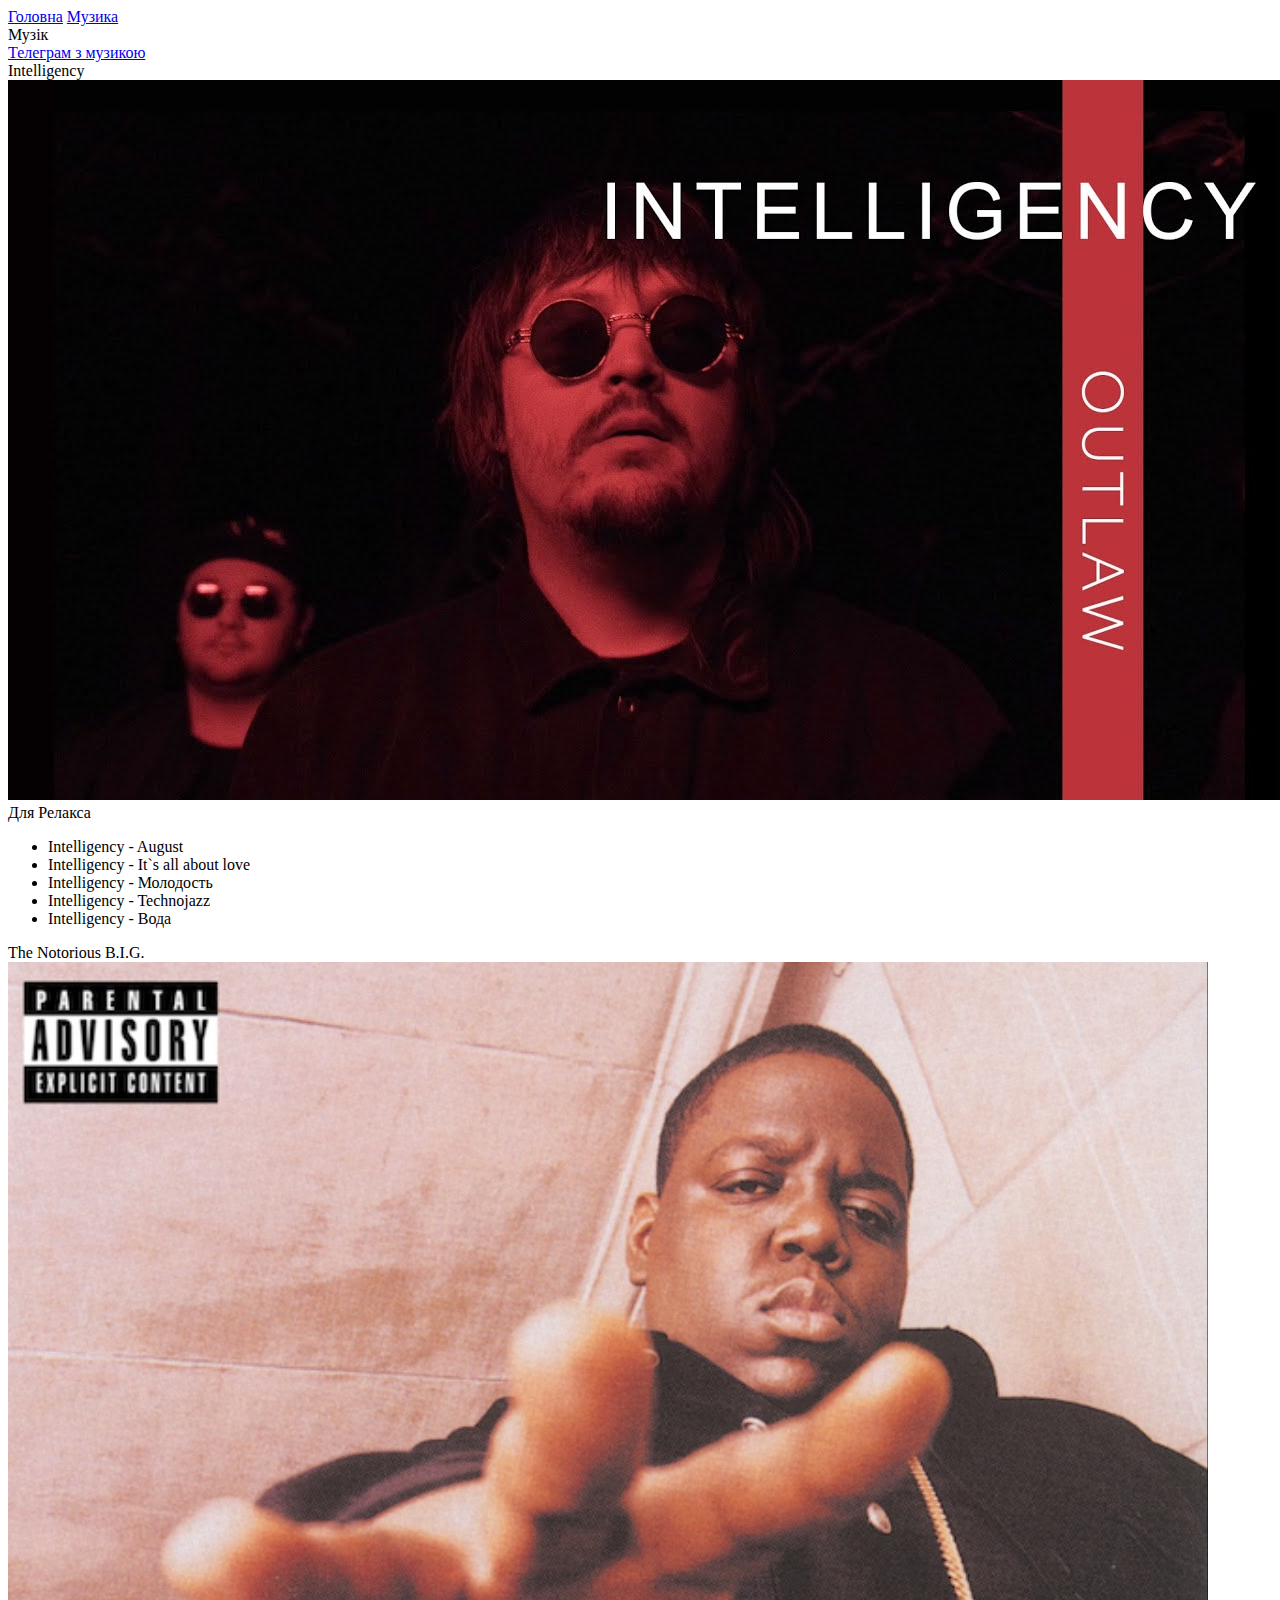
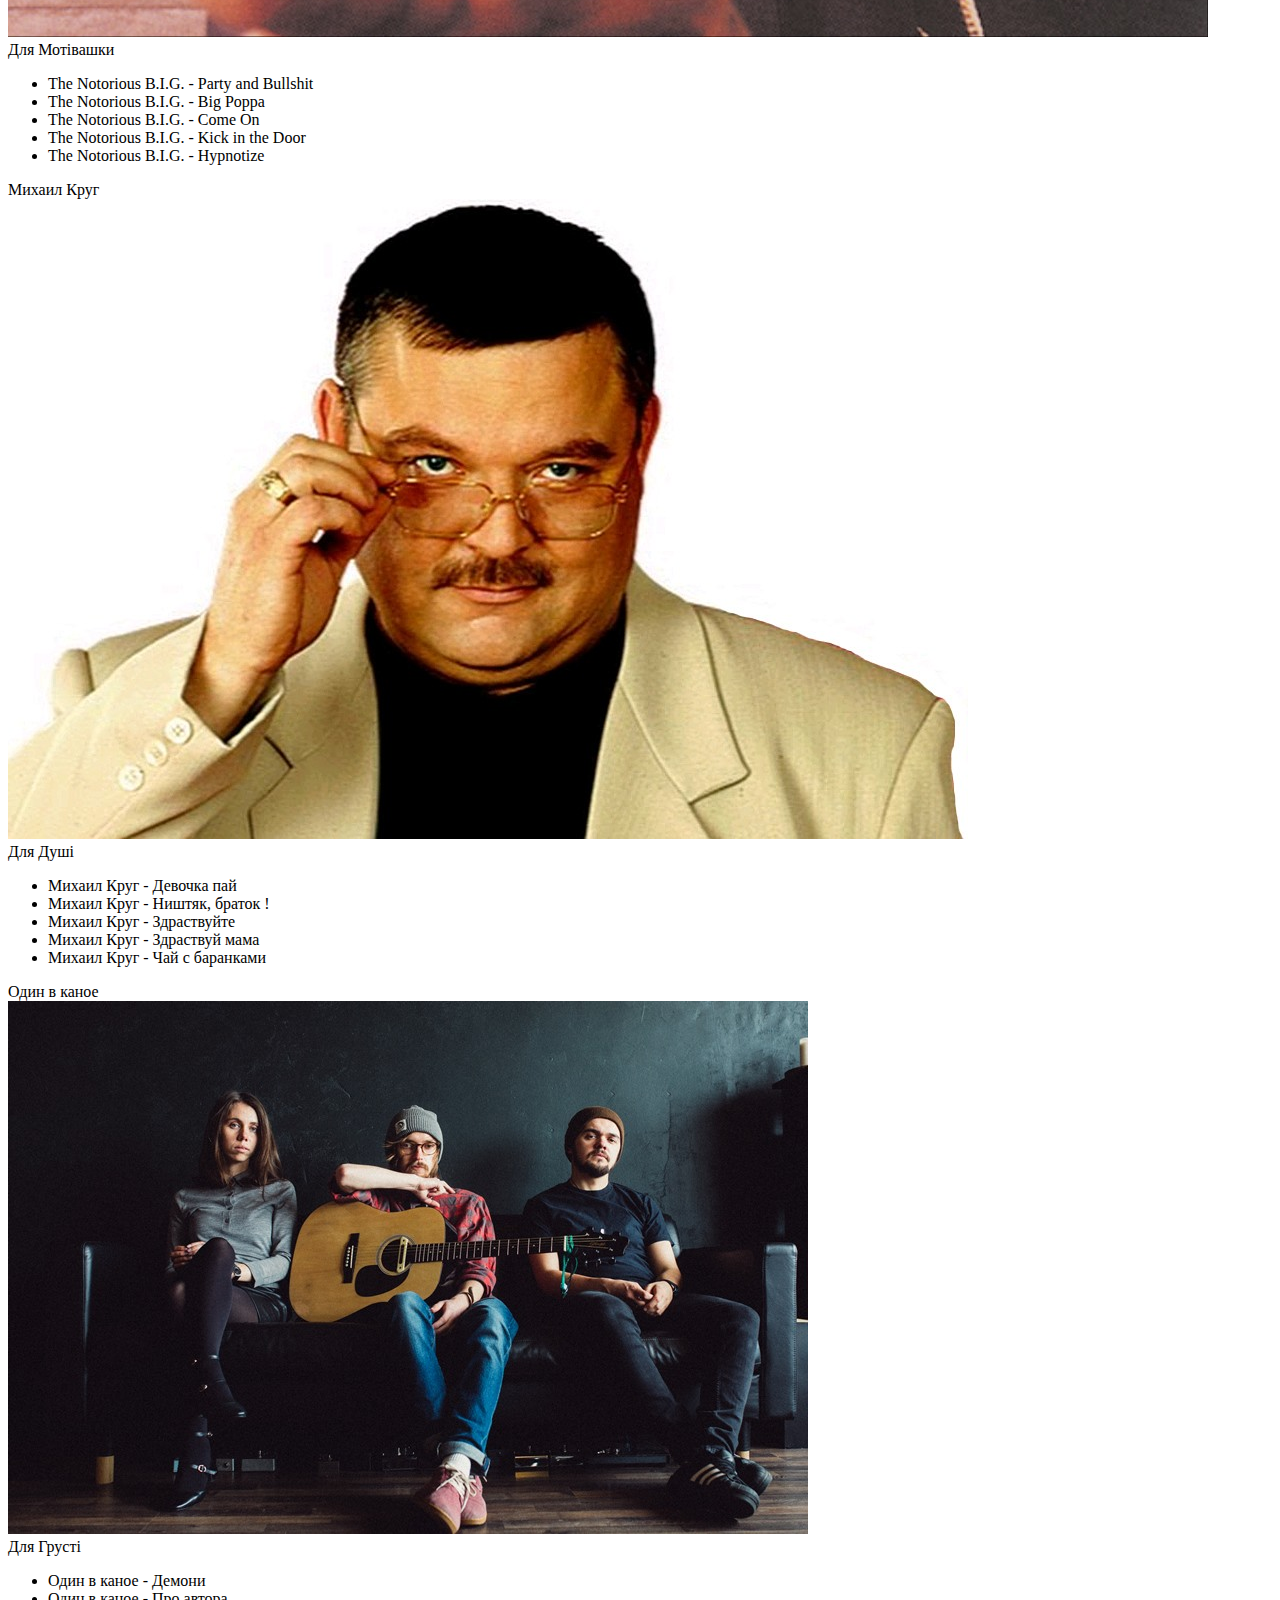
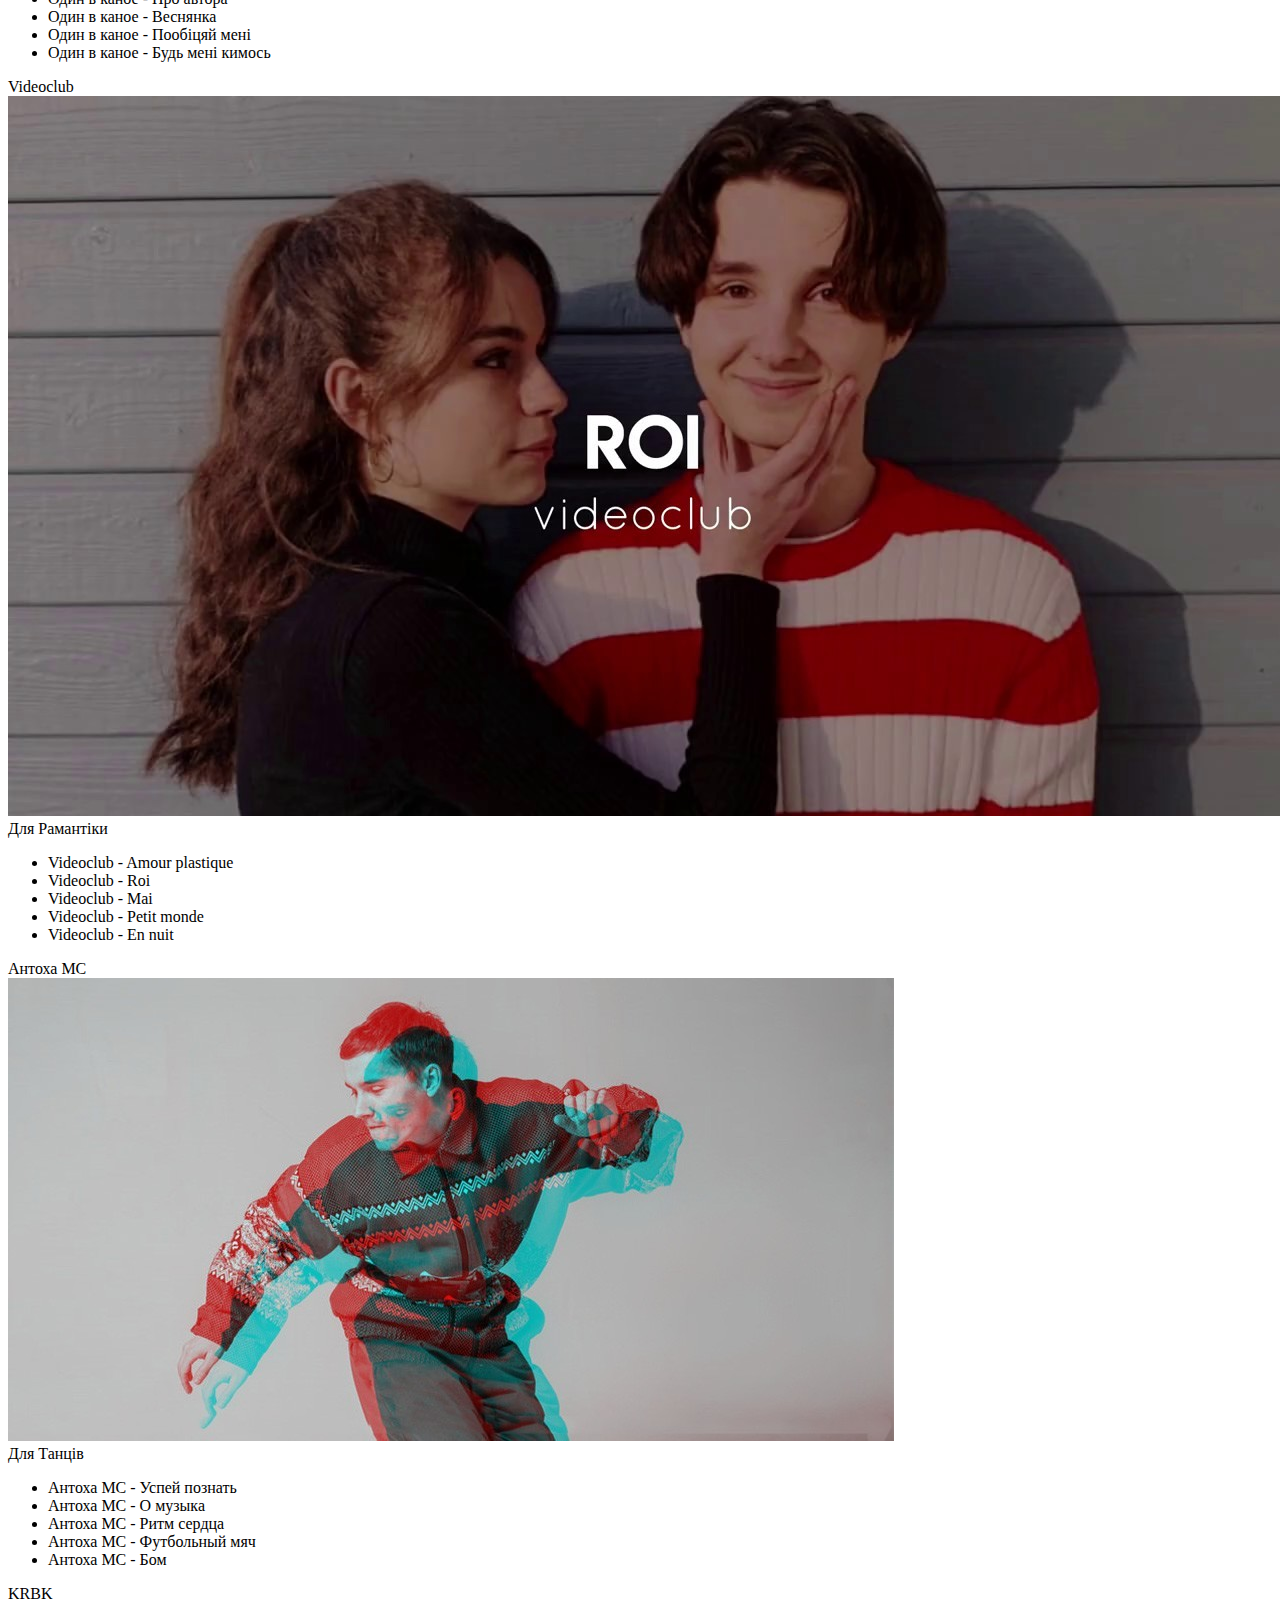
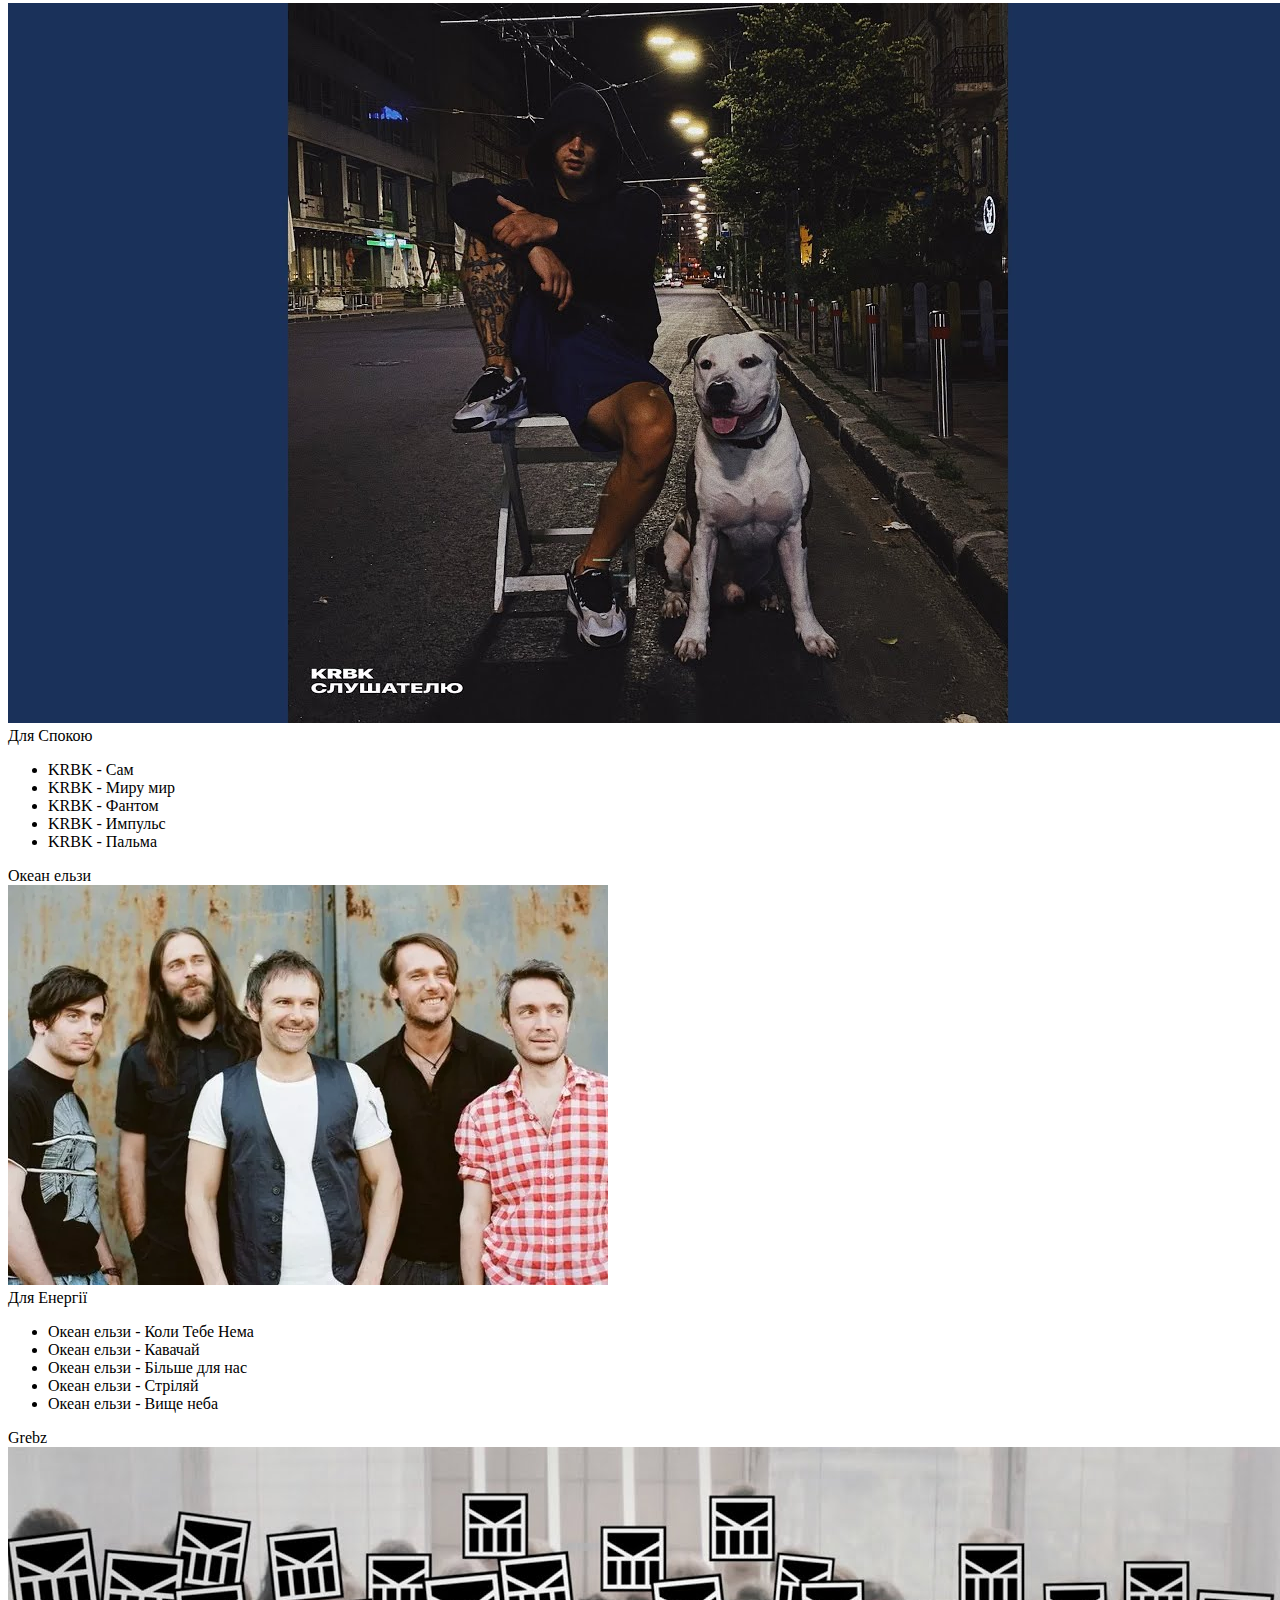
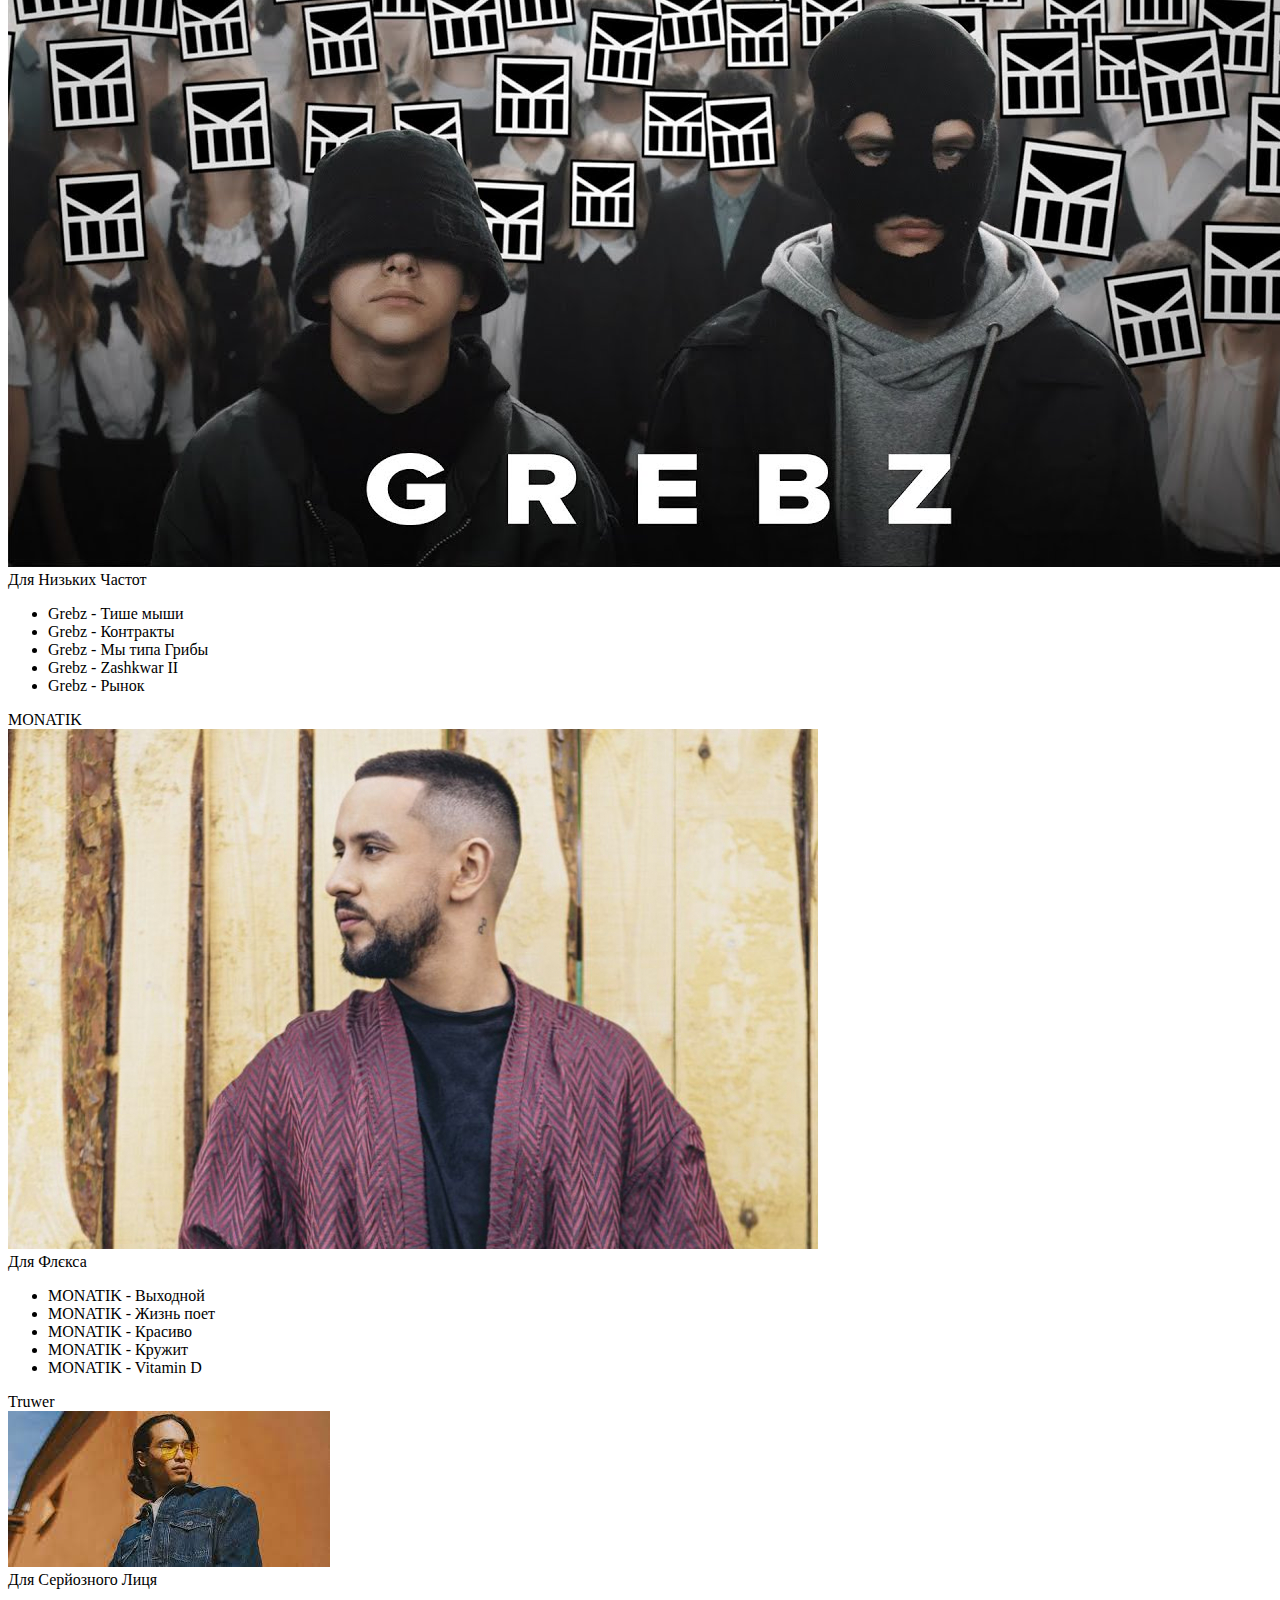
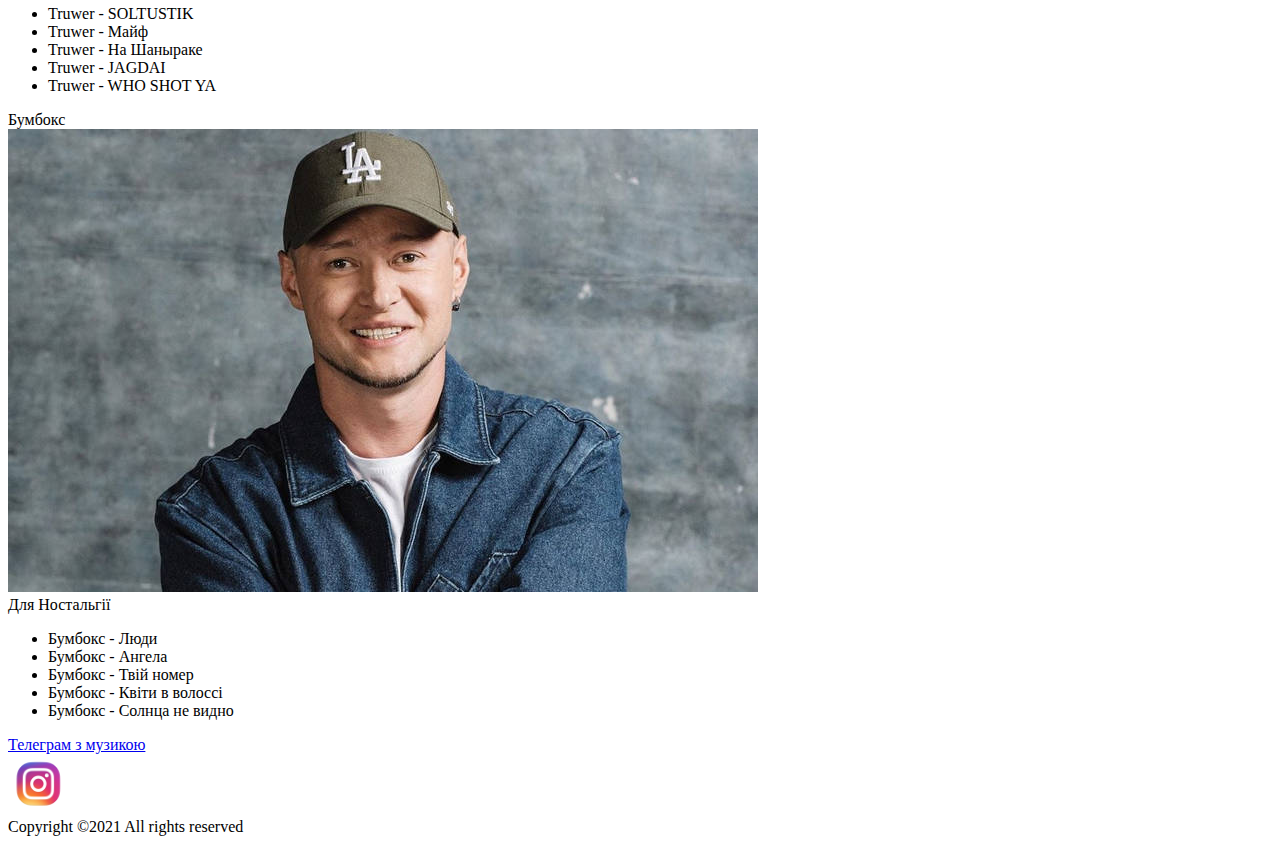
==== music.html @ 8e37448e "Add files via upload" ====
<!DOCTYPE html>
<html lang="ru">
	<head>
		<title>Music</title>
		<meta charset="utf-8">
		<link rel="stylesheet" type="text/css" href="style-music.css">
	<!-- Підключаємо шрифти -->
		<link rel="preconnect" href="https://fonts.googleapis.com">
		<link rel="preconnect" href="https://fonts.gstatic.com" crossorigin>
		<link href="https://fonts.googleapis.com/css2?family=Nunito:wght@400;700;900&display=swap" rel="stylesheet">
	</head>
	<body>


		<header class="header">
			<div class="container-header">
				<div class="menu">
					<a href="index.html" class="menu__item">Головна</a>
					<a href="music.html" class="menu__item">Музика</a>
				</div>
			</div>
		</header>

		<main>
			<div class="title">
				<div class="container">
					<div class="title__row">
						<div class="title__music">Музік</div>
						<div class="title__button">
							<a href="https://t.me/Palen_Music" class="button">Телеграм з музикою</a>
						</div>
					</div>
				</div>
			</div>
			<div class="list">
				<div class="container">
					<div class="list__row">
						<div class="list__item item">
							<div class="item__name">Intelligency</div>
							<div class="item__row">
								<div class="item__img">
									<img src="img/image-1.jpg" alt="" class="img">
								</div>
								<div class="item__body">
									<div class="item__for">Для Релакса</div>
									<div class="item__list">
										<ul>
											<li class="item__music">Intelligency - August</li>
											<li class="item__music">Intelligency - It`s all about love</li>
											<li class="item__music">Intelligency - Молодость</li>
											<li class="item__music">Intelligency - Technojazz</li>
											<li class="item__music">Intelligency - Вода</li>
										</ul>
									</div>
								</div>
							</div>
						</div>
						<div class="list__item item">
							<div class="item__name">The Notorious B.I.G.</div>
							<div class="item__row">
								<div class="item__img">
									<img src="img/image-2.jpg" alt="" class="img">
								</div>
								<div class="item__body">
									<div class="item__for">Для Мотівашки</div>
									<div class="item__list">
										<ul>
											<li class="item__music">The Notorious B.I.G. - Party and Bullshit</li>
											<li class="item__music">The Notorious B.I.G. - Big Poppa</li>
											<li class="item__music">The Notorious B.I.G. - Come On</li>
											<li class="item__music">The Notorious B.I.G. - Kick in the Door</li>
											<li class="item__music">The Notorious B.I.G. - Hypnotize</li>
										</ul>
									</div>
								</div>
							</div>
						</div>
						<div class="list__item item">
							<div class="item__name">Михаил Круг</div>
							<div class="item__row">
								<div class="item__img">
									<img src="img/image-3.jpg" alt="" class="img">
								</div>
								<div class="item__body">
									<div class="item__for">Для Душі</div>
									<div class="item__list">
										<ul>
											<li class="item__music">Михаил Круг - Девочка пай</li>
											<li class="item__music">Михаил Круг - Ништяк, браток !</li>
											<li class="item__music">Михаил Круг - Здраствуйте</li>
											<li class="item__music">Михаил Круг - Здраствуй мама</li>
											<li class="item__music">Михаил Круг - Чай с баранками</li>
										</ul>
									</div>
								</div>
							</div>
						</div>
						<div class="list__item item">
							<div class="item__name">Один в каное</div>
							<div class="item__row">
								<div class="item__img">
									<img src="img/image-4.jpg" alt="" class="img">
								</div>
								<div class="item__body">
									<div class="item__for">Для Грусті</div>
									<div class="item__list">
										<ul>
											<li class="item__music">Один в каное - Демони</li>
											<li class="item__music">Один в каное - Про автора</li>
											<li class="item__music">Один в каное - Веснянка</li>
											<li class="item__music">Один в каное - Пообіцяй мені</li>
											<li class="item__music">Один в каное - Будь мені кимось</li>
										</ul>
									</div>
								</div>
							</div>
						</div>
						<div class="list__item item">
							<div class="item__name">Videoclub</div>
							<div class="item__row">
								<div class="item__img">
									<img src="img/image-5.jpg" alt="" class="img">
								</div>
								<div class="item__body">
									<div class="item__for">Для Рамантіки</div>
									<div class="item__list">
										<ul>
											<li class="item__music">Videoclub - Amour plastique</li>
											<li class="item__music">Videoclub - Roi</li>
											<li class="item__music">Videoclub - Mai</li>
											<li class="item__music">Videoclub - Petit monde</li>
											<li class="item__music">Videoclub - En nuit</li>
										</ul>
									</div>
								</div>
							</div>
						</div>
						<div class="list__item item">
							<div class="item__name">Антоха МС</div>
							<div class="item__row">
								<div class="item__img">
									<img src="img/image-6.jpg" alt="" class="img">
								</div>
								<div class="item__body">
									<div class="item__for">Для Танців</div>
									<div class="item__list">
										<ul>
											<li class="item__music">Антоха МС - Успей познать</li>
											<li class="item__music">Антоха МС - О музыка</li>
											<li class="item__music">Антоха МС - Ритм сердца</li>
											<li class="item__music">Антоха МС - Футбольный мяч</li>
											<li class="item__music">Антоха МС - Бом</li>
										</ul>
									</div>
								</div>
							</div>
						</div>
						<div class="list__item item">
							<div class="item__name">KRBK</div>
							<div class="item__row">
								<div class="item__img">
									<img src="img/image-7.jpg" alt="" class="img">
								</div>
								<div class="item__body">
									<div class="item__for">Для Спокою</div>
									<div class="item__list">
										<ul>
											<li class="item__music">KRBK - Сам</li>
											<li class="item__music">KRBK - Миру мир</li>
											<li class="item__music">KRBK - Фантом</li>
											<li class="item__music">KRBK - Импульс</li>
											<li class="item__music">KRBK - Пальма</li>
										</ul>
									</div>
								</div>
							</div>
						</div>
						<div class="list__item item">
							<div class="item__name">Океан ельзи</div>
							<div class="item__row">
								<div class="item__img">
									<img src="img/image-8.jpg" alt="" class="img">
								</div>
								<div class="item__body">
									<div class="item__for">Для Енергії</div>
									<div class="item__list">
										<ul>
											<li class="item__music">Океан ельзи - Коли Тебе Нема</li>
											<li class="item__music">Океан ельзи - Кавачай</li>
											<li class="item__music">Океан ельзи - Більше для нас</li>
											<li class="item__music">Океан ельзи - Стріляй</li>
											<li class="item__music">Океан ельзи - Вище неба</li>
										</ul>
									</div>
								</div>
							</div>
						</div>
						<div class="list__item item">
							<div class="item__name">Grebz</div>
							<div class="item__row">
								<div class="item__img">
									<img src="img/image-9.jpg" alt="" class="img">
								</div>
								<div class="item__body">
									<div class="item__for">Для Низьких Частот</div>
									<div class="item__list">
										<ul>
											<li class="item__music">Grebz - Тише мыши</li>
											<li class="item__music">Grebz - Контракты</li>
											<li class="item__music">Grebz - Мы типа Грибы</li>
											<li class="item__music">Grebz - Zashkwar II</li>
											<li class="item__music">Grebz - Рынок</li>
										</ul>
									</div>
								</div>
							</div>
						</div>
						<div class="list__item item">
							<div class="item__name">MONATIK</div>
							<div class="item__row">
								<div class="item__img">
									<img src="img/image-10.jpg" alt="" class="img">
								</div>
								<div class="item__body">
									<div class="item__for">Для Флєкса</div>
									<div class="item__list">
										<ul>
											<li class="item__music">MONATIK - Выходной</li>
											<li class="item__music">MONATIK - Жизнь поет</li>
											<li class="item__music">MONATIK - Красиво</li>
											<li class="item__music">MONATIK - Кружит</li>
											<li class="item__music">MONATIK - Vitamin D</li>
										</ul>
									</div>
								</div>
							</div>
						</div>
						<div class="list__item item">
							<div class="item__name">Truwer</div>
							<div class="item__row">
								<div class="item__img">
									<img src="img/image-11.jpg" alt="" class="img">
								</div>
								<div class="item__body">
									<div class="item__for">Для Серйозного Лиця</div>
									<div class="item__list">
										<ul>
											<li class="item__music">Truwer - SOLTUSTIK</li>
											<li class="item__music">Truwer - Майф</li>
											<li class="item__music">Truwer - На Шаныраке</li>
											<li class="item__music">Truwer - JAGDAI</li>
											<li class="item__music">Truwer - WHO SHOT YA</li>
										</ul>
									</div>
								</div>
							</div>
						</div>
						<div class="list__item item">
							<div class="item__name">Бумбокс</div>
							<div class="item__row">
								<div class="item__img">
									<img src="img/image-12.jpg" alt="" class="img">
								</div>
								<div class="item__body">
									<div class="item__for">Для Ностальгії</div>
									<div class="item__list">
										<ul>
											<li class="item__music">Бумбокс - Люди</li>
											<li class="item__music">Бумбокс - Ангела</li>
											<li class="item__music">Бумбокс - Твій номер</li>
											<li class="item__music">Бумбокс - Квіти в волоссі</li>
											<li class="item__music">Бумбокс - Солнца не видно</li>
										</ul>
									</div>
								</div>
							</div>
						</div>
					</div>
				</div>
			</div>
			<div class="telegram">
				<div class="container">
					<div class="telegram__button">
						<a href="https://t.me/Palen_Music" class="button">Телеграм з музикою</a>
					</div>
				</div>
			</div>
		</main>

		<footer class="footer">
			<div class="footer__logos logos">
				<a href="https://www.instagram.com/gnat_liashenko/" class="footer__insta" target="_blank">
					<img src="img/insta.png" alt="" class="logos__item" width="60" height="60">
				</a>
			</div>
			<div class="footer__text">Copyright ©2021 All rights reserved </div>
		</footer>
	</body>
</html>
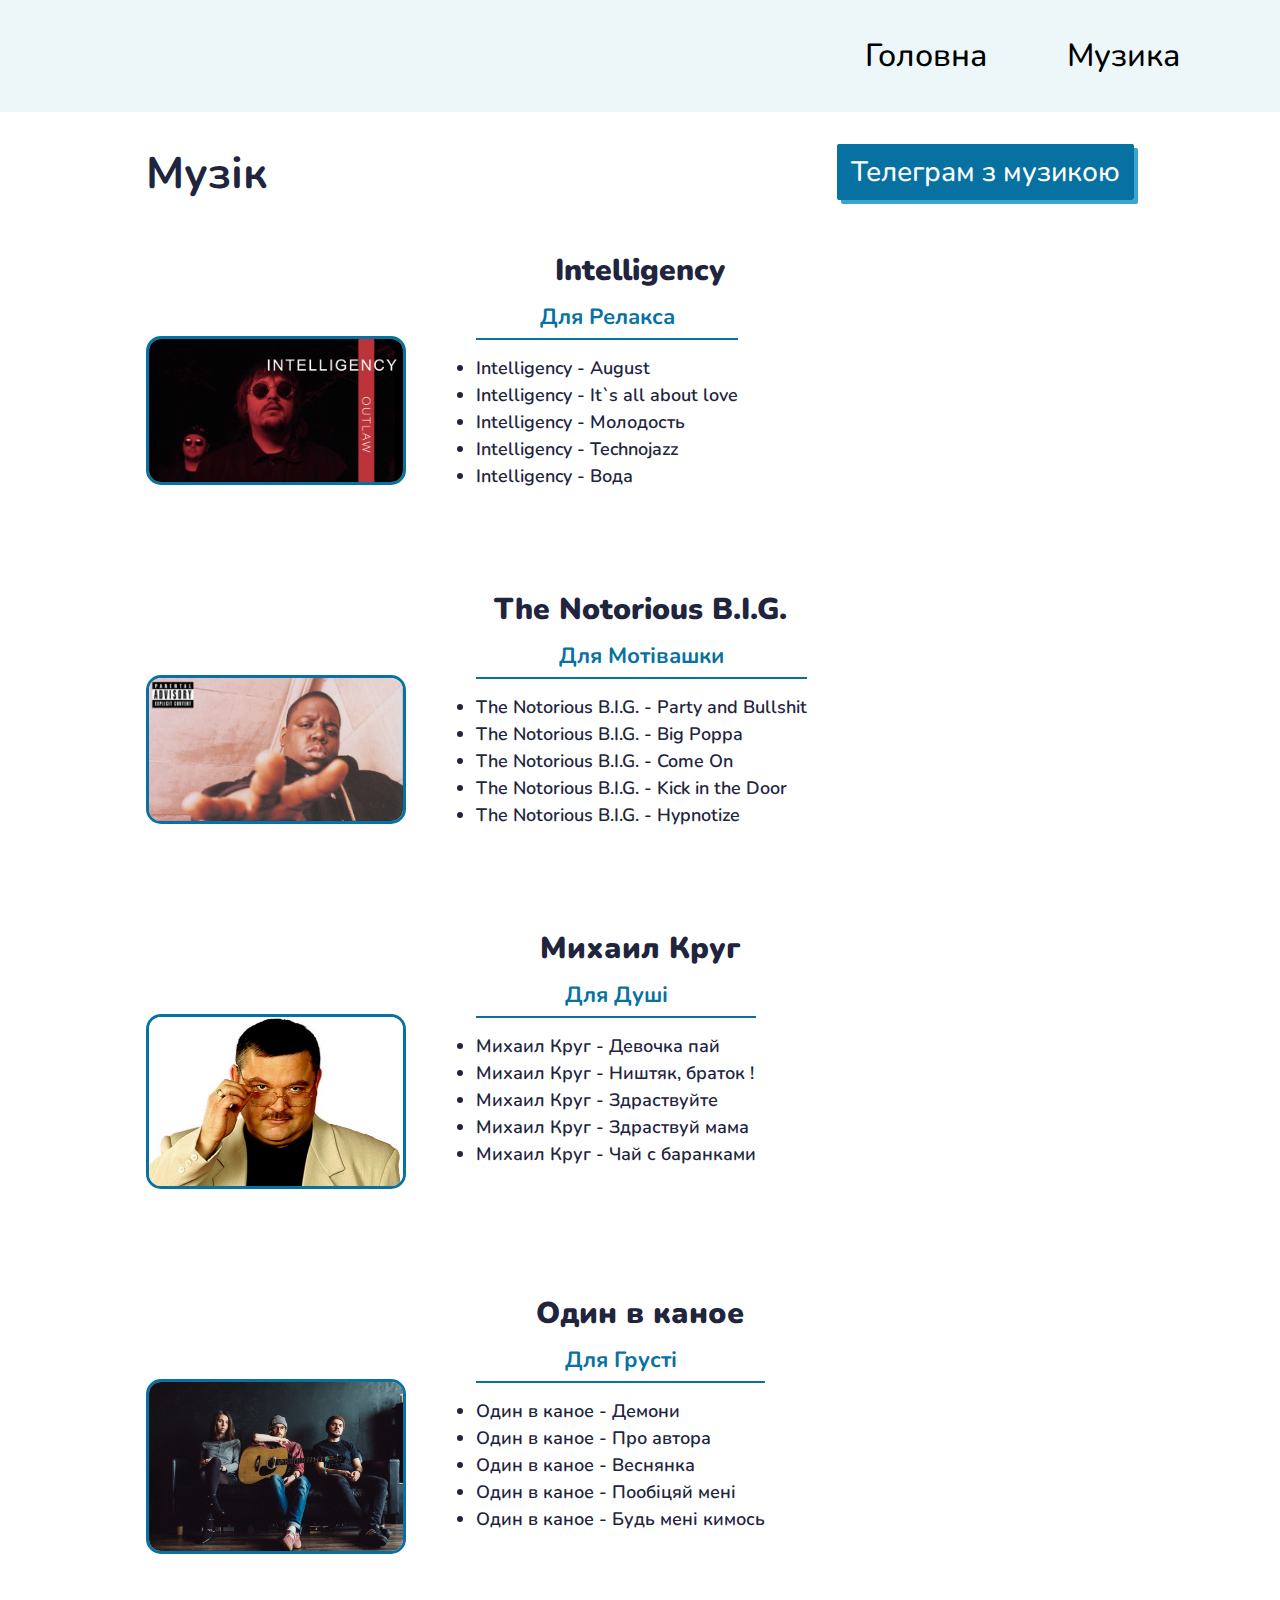
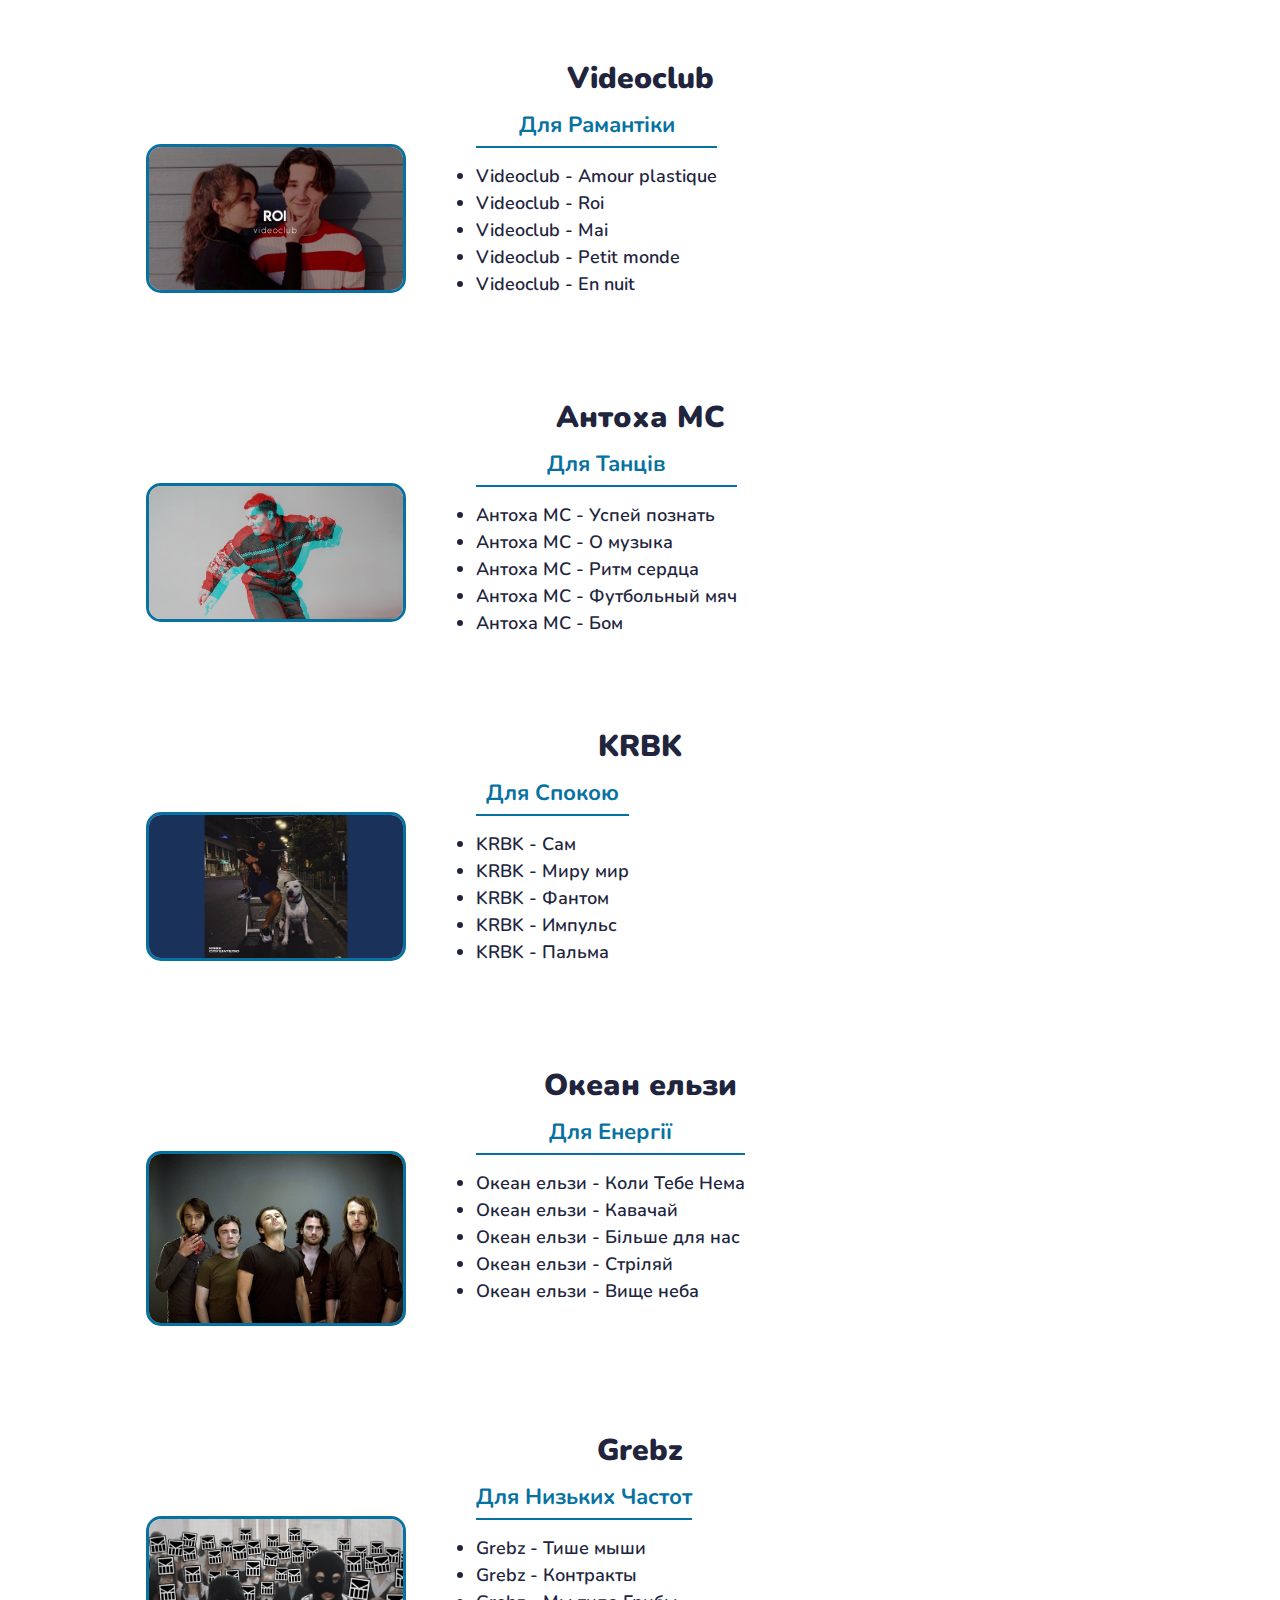
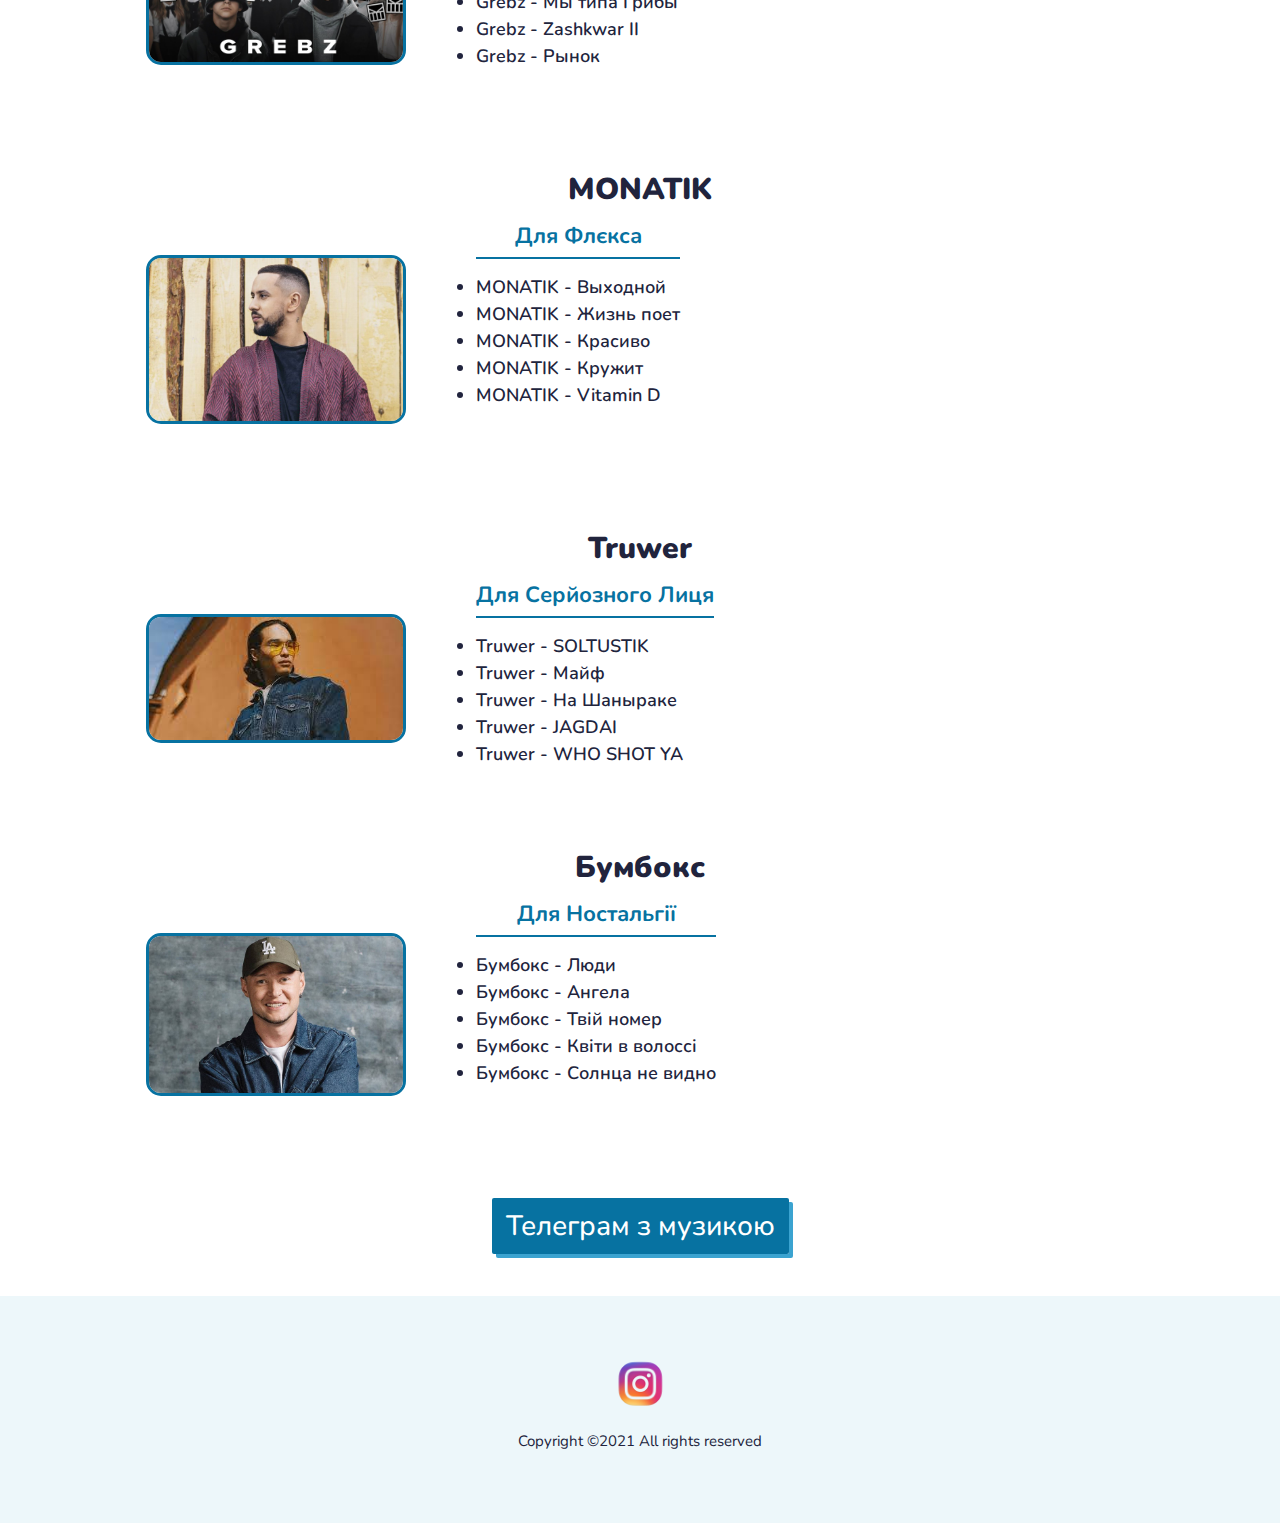
==== commit ebf6d037: "Add files via upload" ====
--- a/music.html
+++ b/music.html
@@ -179,7 +179,7 @@
 							<div class="item__name">Океан ельзи</div>
 							<div class="item__row">
 								<div class="item__img">
-									<img src="img/image-8.jpg" alt="" class="img">
+									<img src="img/image-88.jpg" alt="" class="img">
 								</div>
 								<div class="item__body">
 									<div class="item__for">Для Енергії</div>
--- a/style-music.css
+++ b/style-music.css
@@ -0,0 +1,186 @@
+/* 		Обнуление		 */
+*{padding: 0; margin: 0; border: 0;}
+*, *:before, *:after{-moz-box-sizing:border-box;-webkit-box-sizing:border-box;box-sizing:border-box;}
+:focus, :active{outline: none;}
+a:active,a:focus{outline: none;}
+nav,footer,header,aside{display: block;}
+html,body{height: 100%; width: 100%; font-size: 100%; line-height: 1; font-size: 14px;-ms-text-size-adjust:100%;-moz-text-size-adjust:100%;-webkit-text-size-adjust:100%;}
+input,button,textarea{font-family: inherit;}
+input::-ms-clear{display: none;}
+button{cursor: pointer;}
+a,a:visited{text-decoration: none;}
+a:hover{text-decoration: none;}
+img{vertical-align: top;}
+h1,h2,h3,h4,h5,h6{font-size: inherit;font-weight: inherit;}
+/* 		Обнуление 		*/
+
+
+body{
+	font-family: Nunito;
+}
+
+.container{
+	margin: 0 146px;
+}
+
+
+.header{
+	background-color: #EDF7FA;
+}
+.container-header{
+	margin: 0 60px;
+}
+.menu{
+	display: flex;
+	justify-content: flex-end;
+	padding: 32px 0;
+}
+.menu__item{
+	font-weight: 500;
+	font-size: 32px;
+	color: #000;
+	padding: 8px 40px;
+	transition-duration: 0.3s;
+}
+
+.menu__item:hover{
+	color: #FF6464;
+}
+
+
+
+.title{}
+.title__row{
+	display: flex;
+	justify-content: space-between;
+}
+.title__music{
+	font-weight: 700;
+	font-size: 44px;
+	color: #21243D;
+	margin: 40px 0 0 0;
+}
+.title__button{
+	margin: 40px 0 0 0;
+}
+
+
+.button{
+	display: inline;
+	background-color: #0772A1;
+	box-shadow: 4px 4px 	#3BA3D0;
+	font-weight: 500;
+	font-size: 28px;
+	line-height: 40px;
+	padding: 9px 14px;
+	color: #fff;
+	border-radius: 2px;
+	top: 0;
+	left: 0;
+	position: relative;
+	transition-duration: 0.1s, 0.1s, 0.1s;
+	transition-property: top, left, box-shadow;
+}
+
+.button:hover{
+	top: 2px;
+	left: 2px;
+	box-shadow: 2px 3px 	#3BA3D0;
+}
+
+
+.list{
+	margin: 30px 0;
+}
+.list__row{}
+.list__item{
+	padding: 30px 0;
+}
+
+.item{}
+.item__name{
+	font-weight: 900;
+	font-size: 30px;
+	color: #21243D;
+	display: flex;
+	justify-content: center;
+}
+
+.item__row{
+	display: flex;
+	margin: 20px 0;
+}
+.item__img{}
+.img{
+	max-width: 260px;
+	max-height: 200px;
+	border-radius: 15px;
+	margin: 30px 50px 30px 0;
+	border: 3px solid #0772A1;
+
+}
+.item__body{
+	margin-left:  20px;
+}
+
+
+.item__for{
+	font-weight: 700;
+	font-size: 22px;
+	color: #0772A1;
+	padding-bottom: 10px;
+	border-bottom: 2px solid #0772A1;
+	display: flex;
+	justify-content: center;
+}
+.item__list{
+	padding-top: 10px;
+}
+.item__music{
+	font-weight: 600;
+	font-size: 18px;
+	color: #21243D;
+	margin: 9px 0;
+}
+
+.telegram{
+	display: flex;
+	justify-content: center;
+}
+.telegram__button{}
+
+
+
+
+
+
+
+
+
+
+
+
+.footer{
+	padding: 58px 0 54px 0;
+	margin-top: 50px;
+	background-color: #EDF7FA;
+}
+.footer__logos{
+	text-align: center;
+	padding: 0 30px;
+
+
+}
+.logos{
+}
+
+.logos__item{ 
+	margin: 0 17.5px;;
+}
+.footer__text{
+	text-align: center;
+	font-weight: 400;
+	font-size: 15px;
+	color: #21243D;
+	padding: 20px 0;
+}
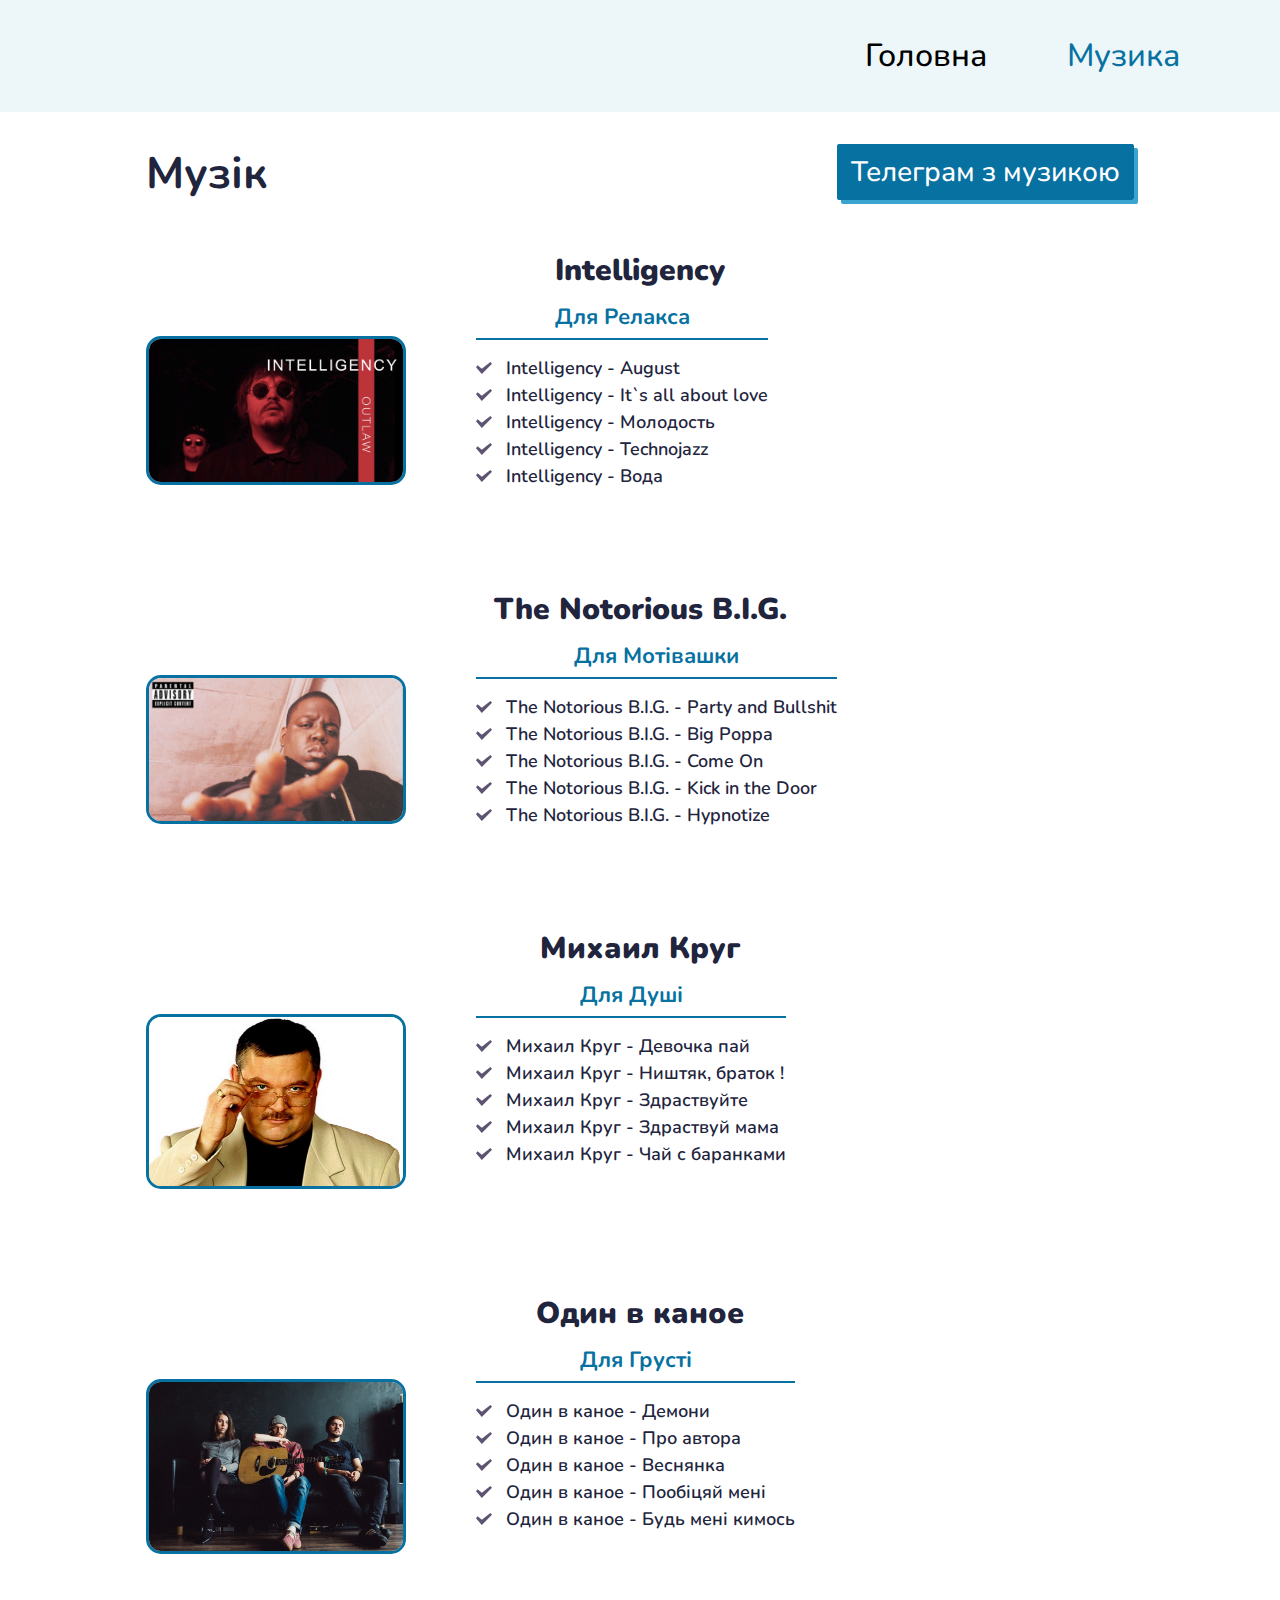
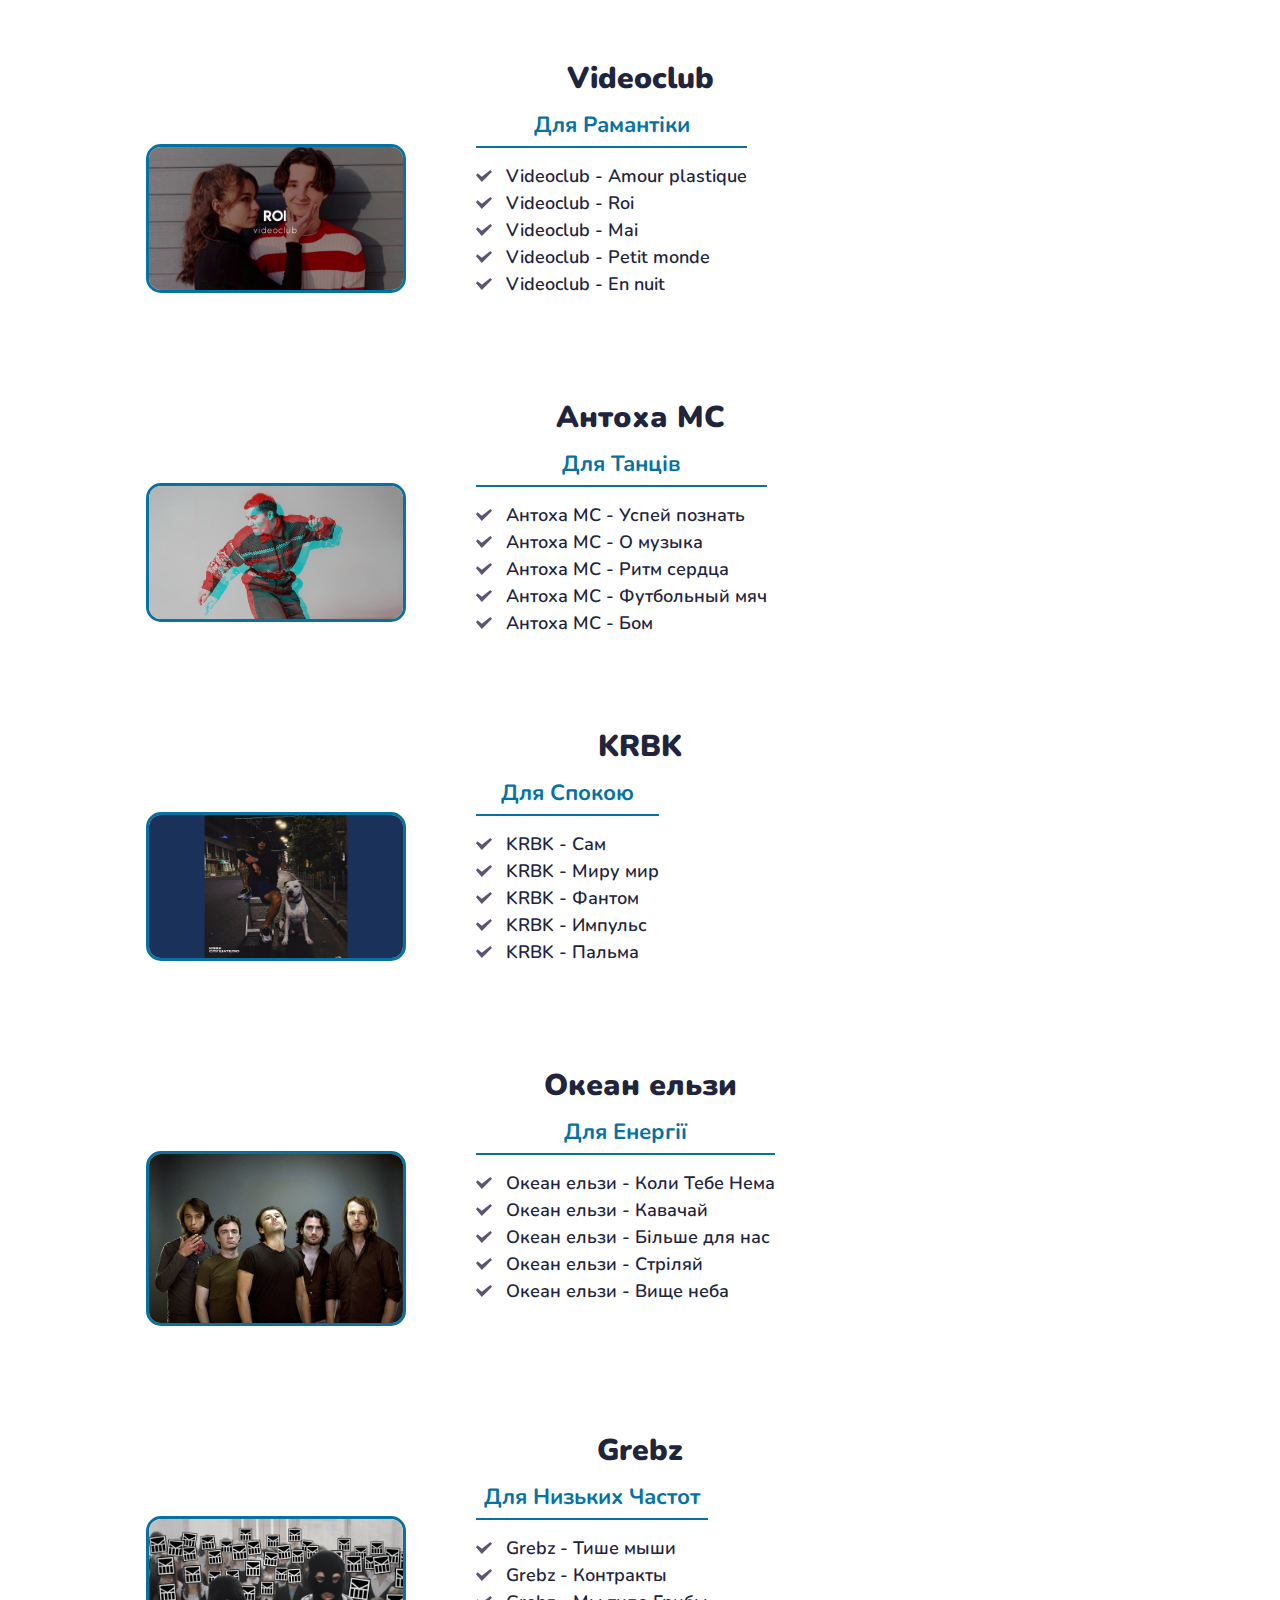
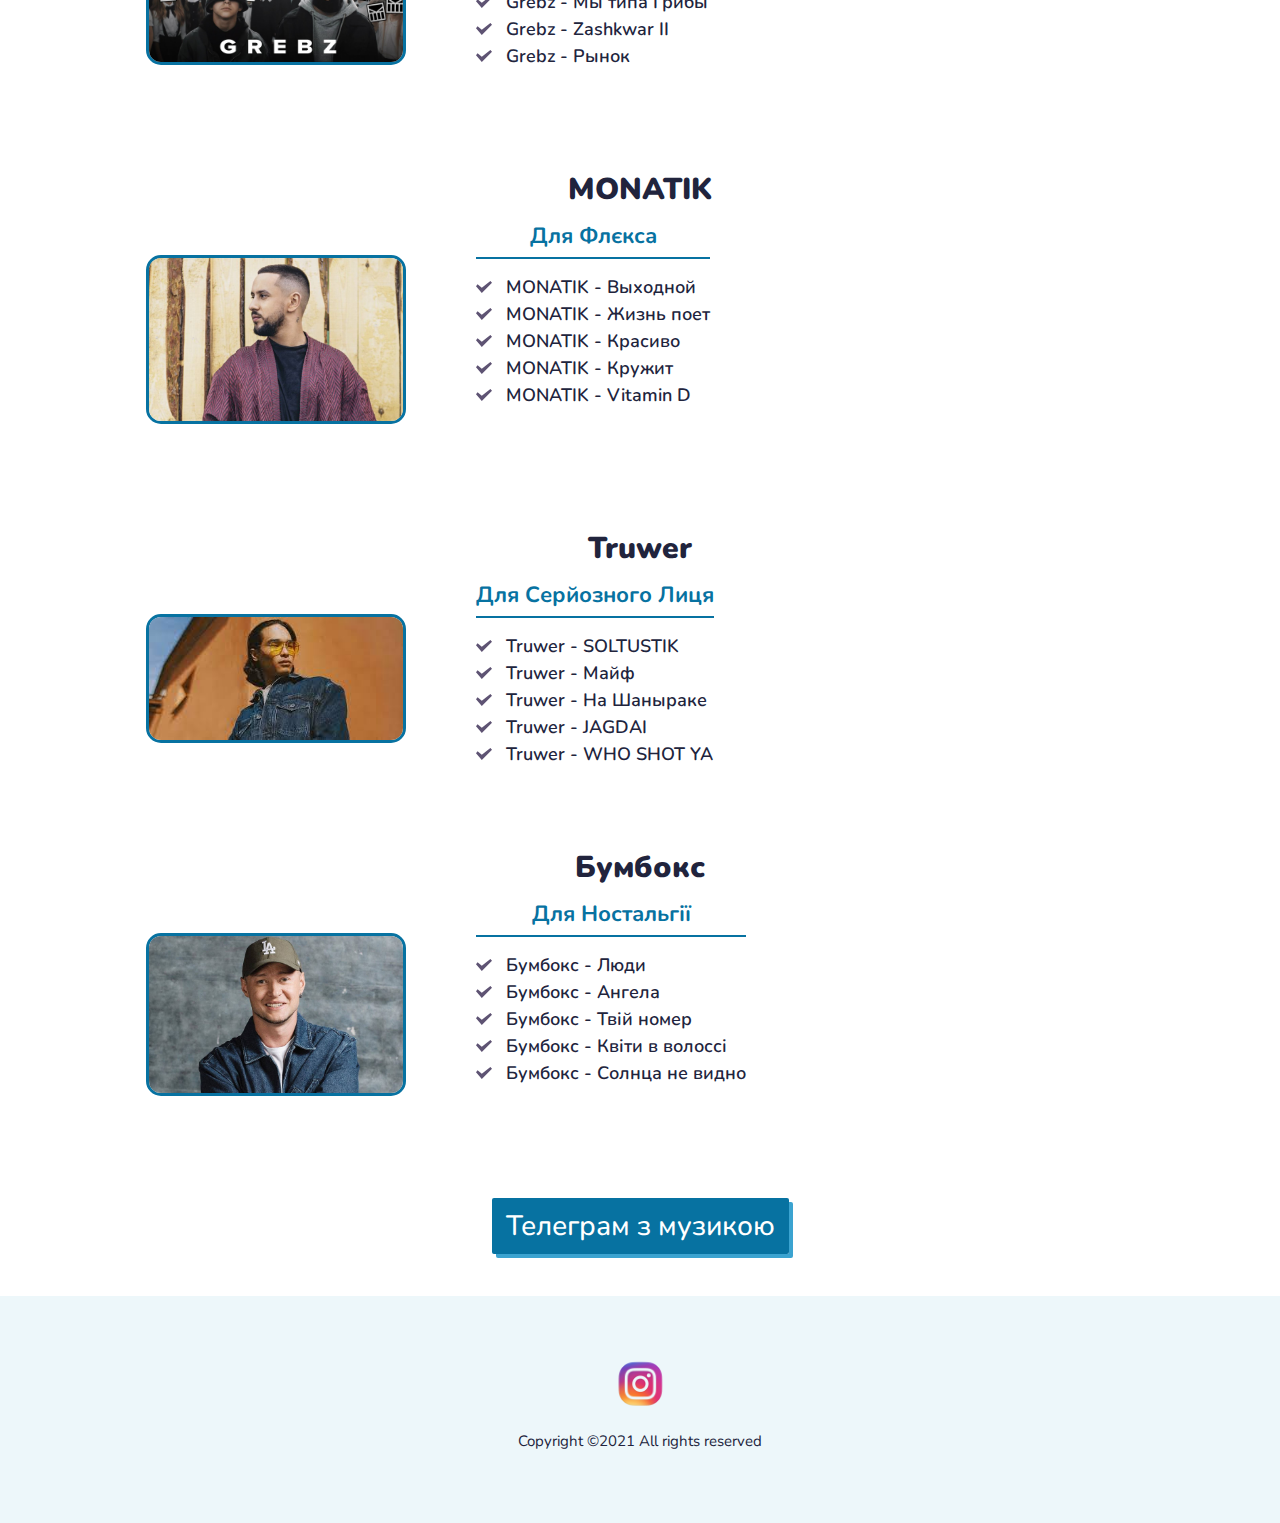
==== commit 6497e99e: "Add files via upload" ====
--- a/music.html
+++ b/music.html
@@ -15,8 +15,8 @@
 		<header class="header">
 			<div class="container-header">
 				<div class="menu">
-					<a href="index.html" class="menu__item">Головна</a>
-					<a href="music.html" class="menu__item">Музика</a>
+					<a href="index.html" class="menu__item-1">Головна</a>
+					<a href="music.html" class="menu__item-2">Музика</a>
 				</div>
 			</div>
 		</header>
--- a/style-music.css
+++ b/style-music.css
@@ -10,6 +10,7 @@
 button{cursor: pointer;}
 a,a:visited{text-decoration: none;}
 a:hover{text-decoration: none;}
+ul li{list-style: none;}
 img{vertical-align: top;}
 h1,h2,h3,h4,h5,h6{font-size: inherit;font-weight: inherit;}
 /* 		Обнуление 		*/
@@ -35,16 +36,28 @@
 	justify-content: flex-end;
 	padding: 32px 0;
 }
-.menu__item{
+
+.menu__item-1{
 	font-weight: 500;
 	font-size: 32px;
 	color: #000;
 	padding: 8px 40px;
 	transition-duration: 0.3s;
 }
-
-.menu__item:hover{
-	color: #FF6464;
+.menu__item-2{
+	font-weight: 500;
+	font-size: 32px;
+	color: #0772A1;
+	padding: 8px 40px;
+	transition-duration: 0.3s;
+}
+
+.menu__item-1:hover{
+	color: #3BA3D0; 
+}
+
+.menu__item-2:hover{
+	color: #3BA3D0; 
 }
 
 
@@ -141,6 +154,9 @@
 	font-size: 18px;
 	color: #21243D;
 	margin: 9px 0;
+
+	background: url(img/li.svg) left no-repeat;
+	padding: 0 0 0 30px;
 }
 
 .telegram{
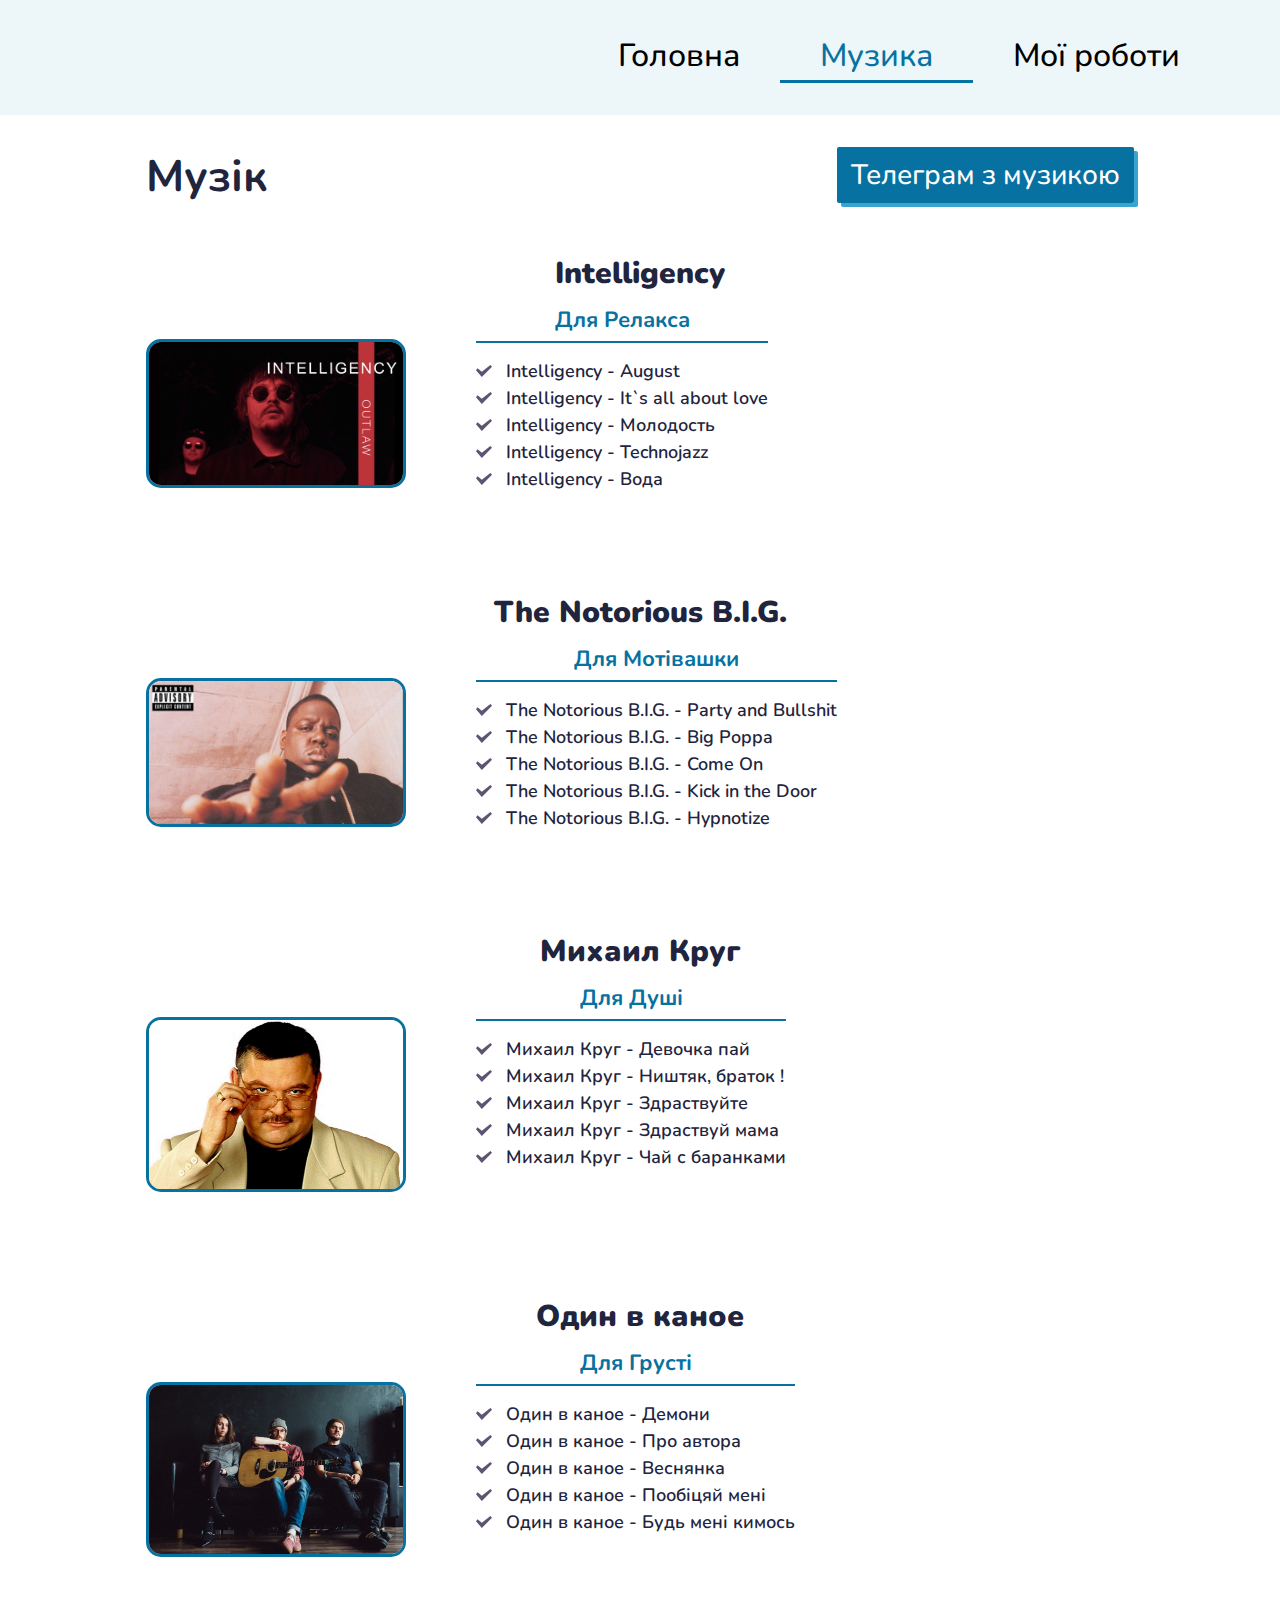
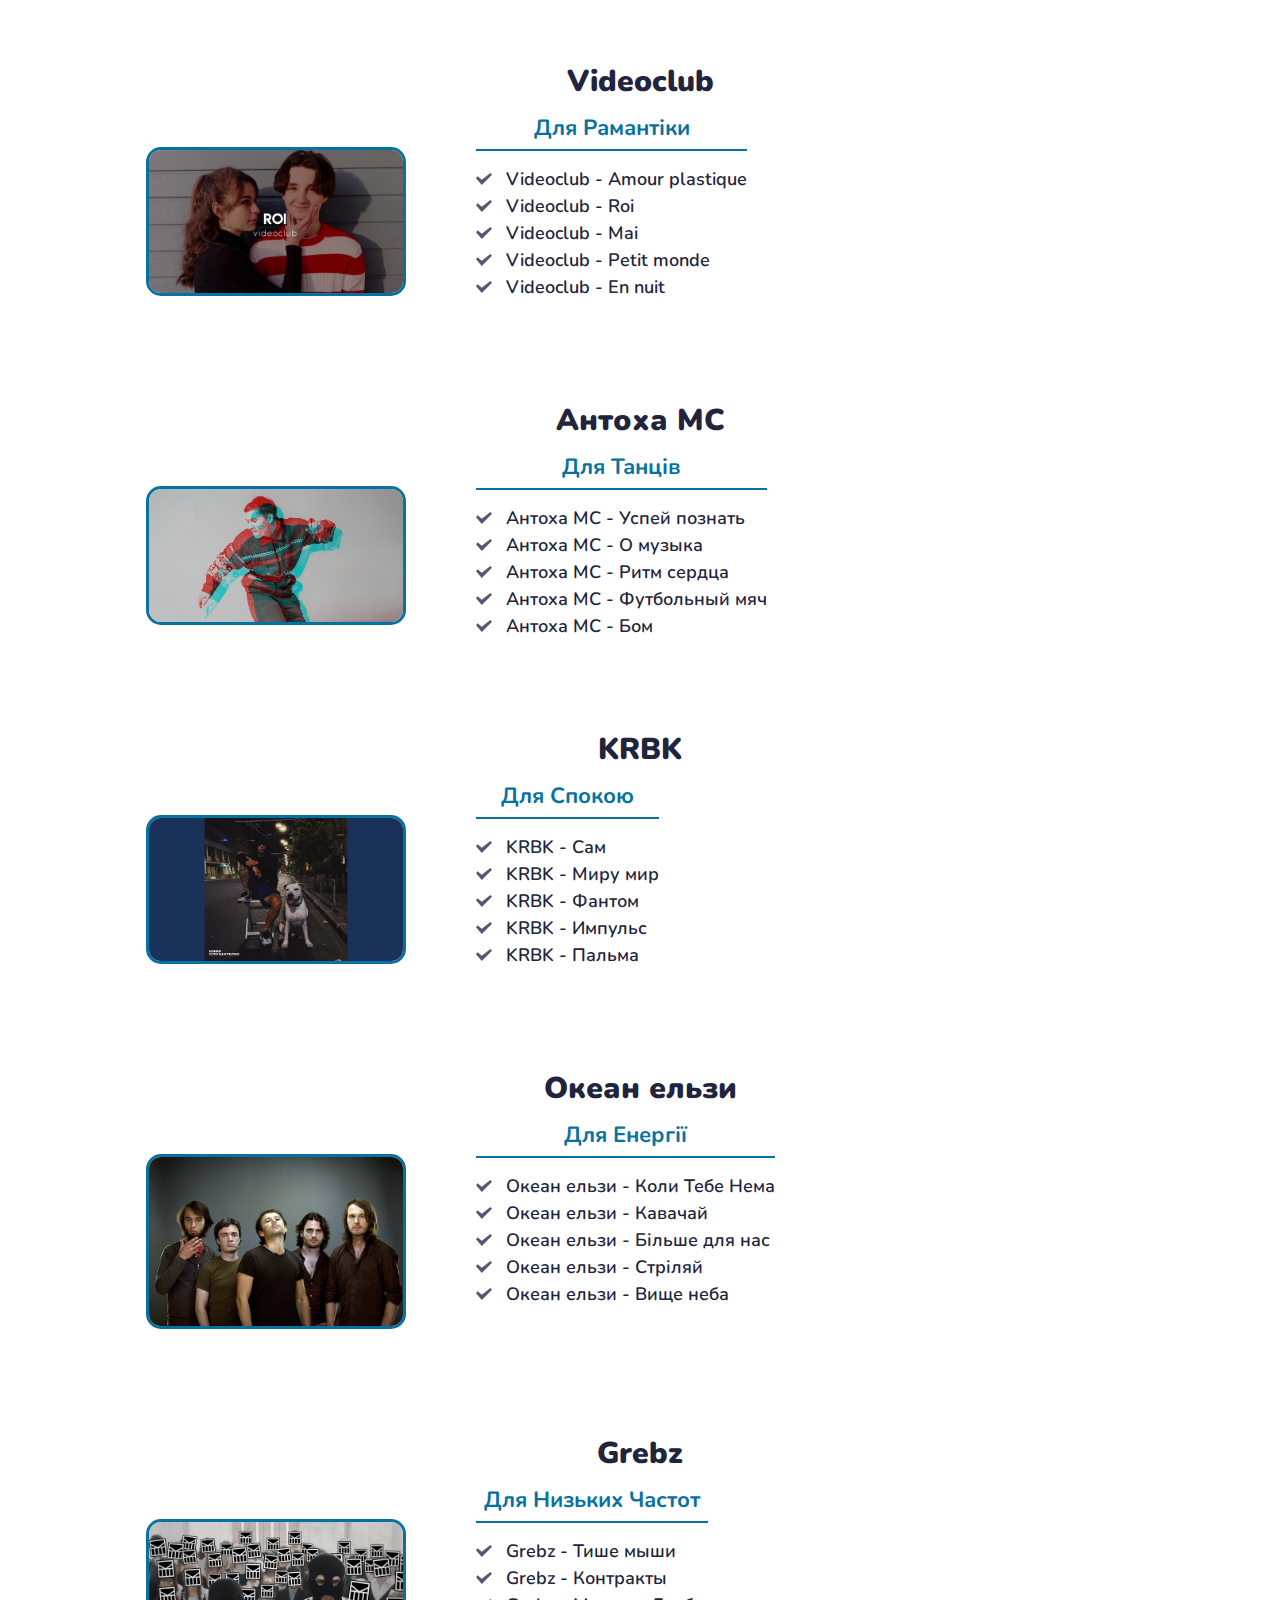
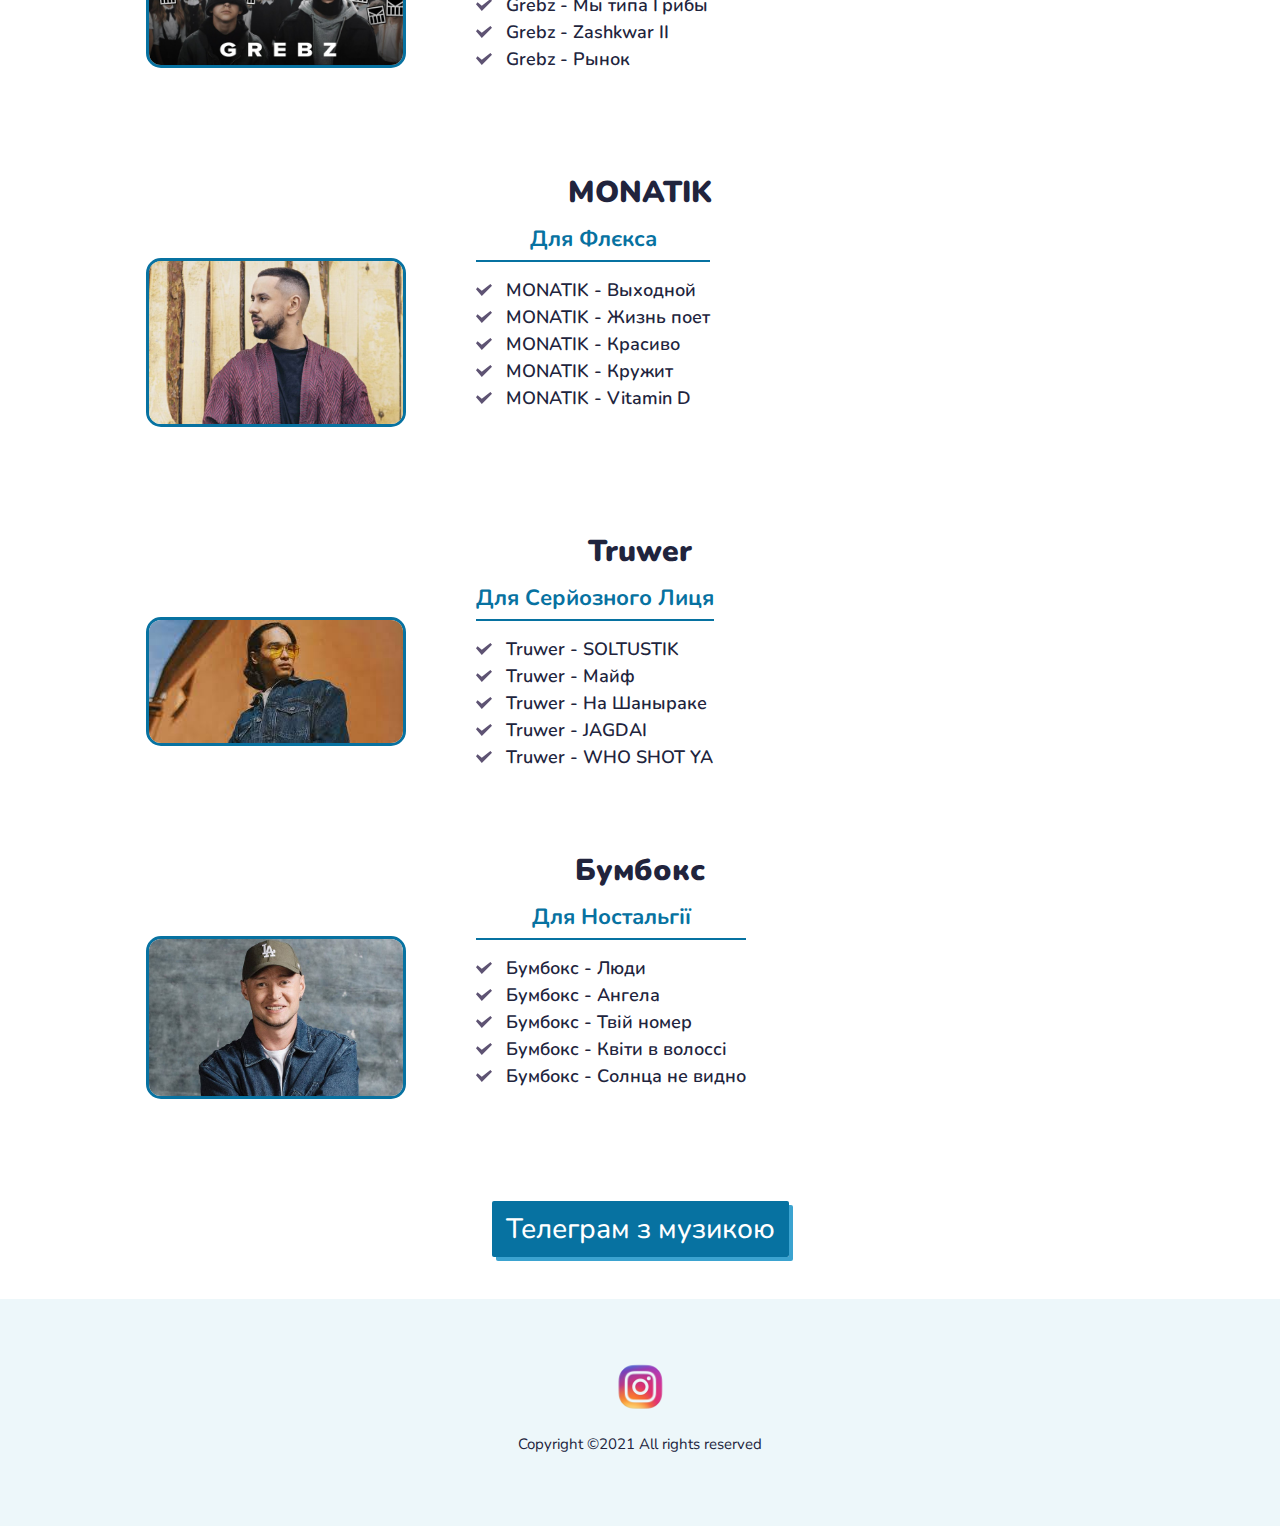
==== commit 743c6688: "Add files via upload" ====
--- a/music.html
+++ b/music.html
@@ -17,6 +17,7 @@
 				<div class="menu">
 					<a href="index.html" class="menu__item-1">Головна</a>
 					<a href="music.html" class="menu__item-2">Музика</a>
+					<a href="works.html" class="menu__item-3">Мої роботи</a>
 				</div>
 			</div>
 		</header>
--- a/style-music.css
+++ b/style-music.css
@@ -42,22 +42,35 @@
 	font-size: 32px;
 	color: #000;
 	padding: 8px 40px;
-	transition-duration: 0.3s;
-}
+	transition: color 0.3s;
+}
+.menu__item-1:hover{
+	color: #0772A1; 
+}
+
+
 .menu__item-2{
 	font-weight: 500;
 	font-size: 32px;
 	color: #0772A1;
 	padding: 8px 40px;
-	transition-duration: 0.3s;
-}
-
-.menu__item-1:hover{
-	color: #3BA3D0; 
-}
-
+	border-bottom: 3px solid #0772A1;
+	transition: color, border-bottom, 0.3s, 0.3s;
+}
 .menu__item-2:hover{
-	color: #3BA3D0; 
+	color: #3BA3D0;
+	border-bottom: 3px solid #3BA3D0; 
+}
+
+.menu__item-3{
+	font-weight: 500;
+	font-size: 32px;
+	color: #000;
+	padding: 8px 40px;
+	transition: color 0.3s;
+}
+.menu__item-3:hover{
+	color: #0772A1; 
 }
 
 
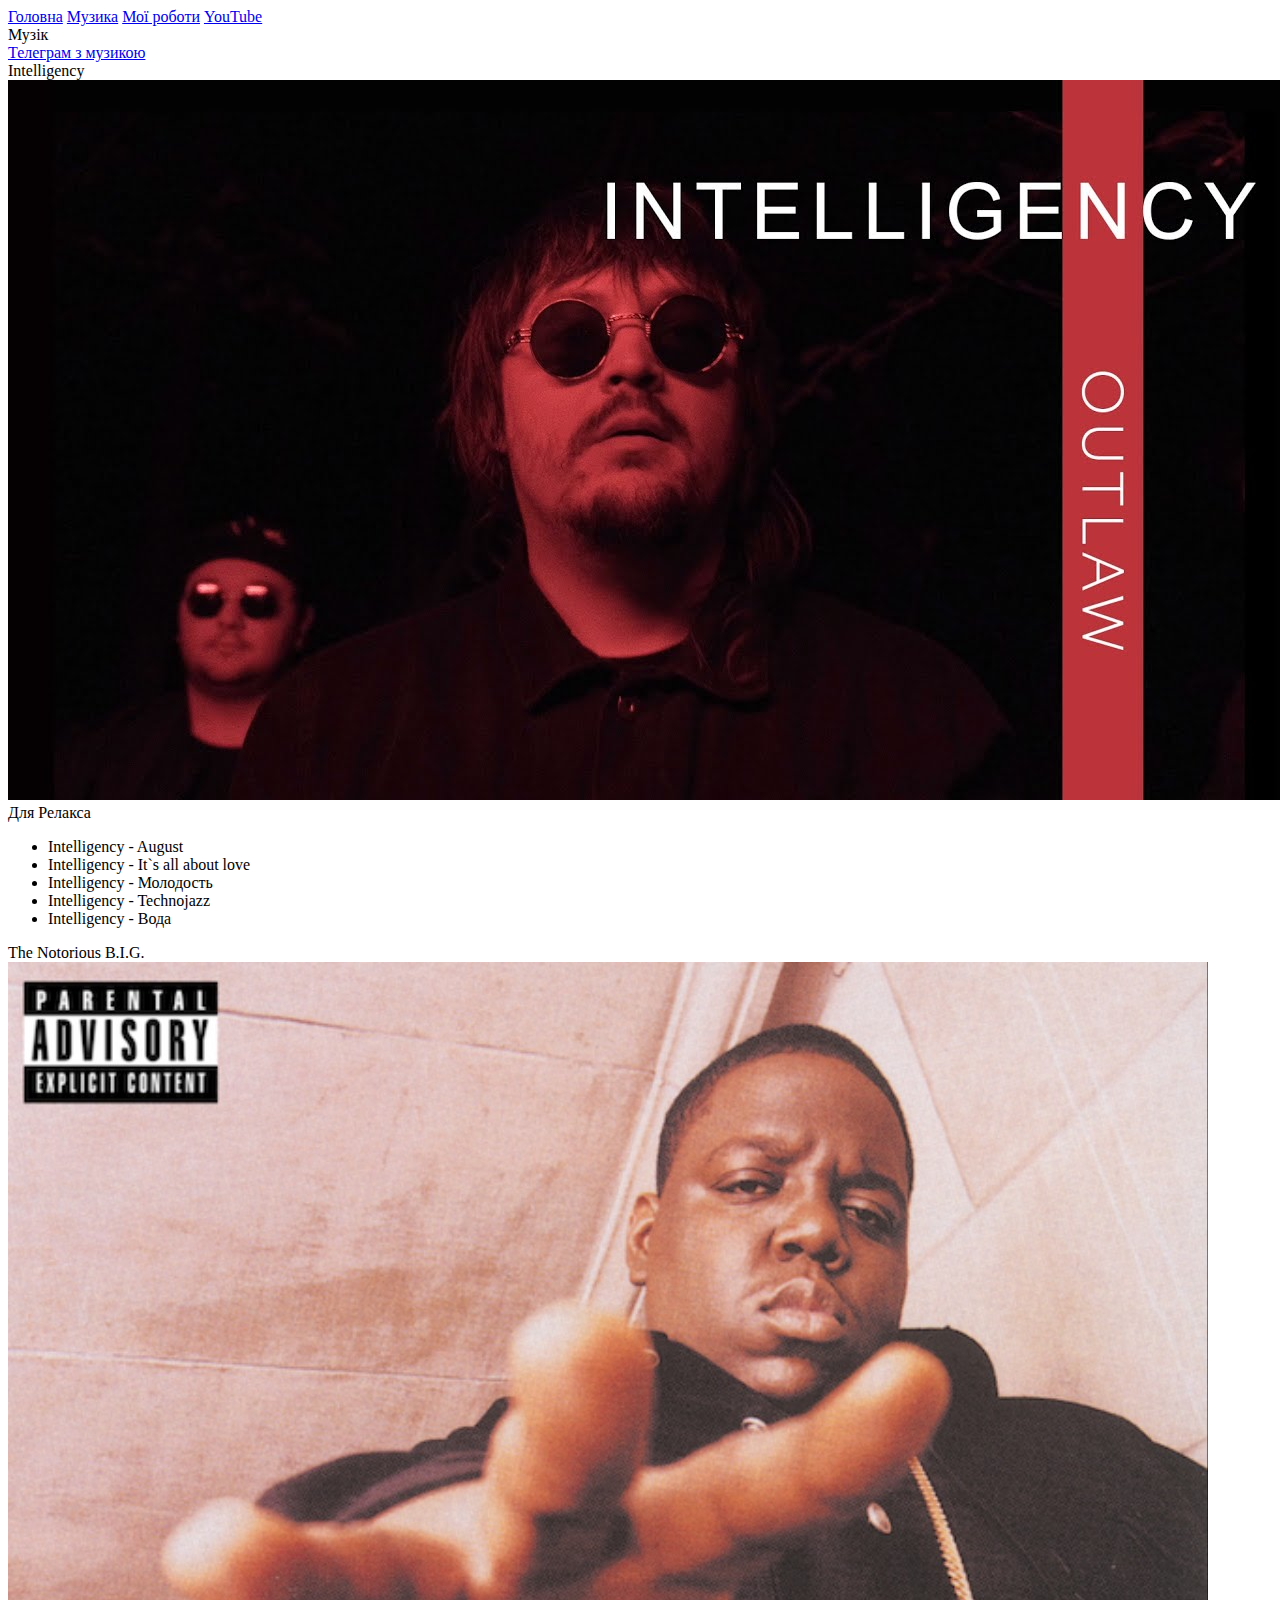
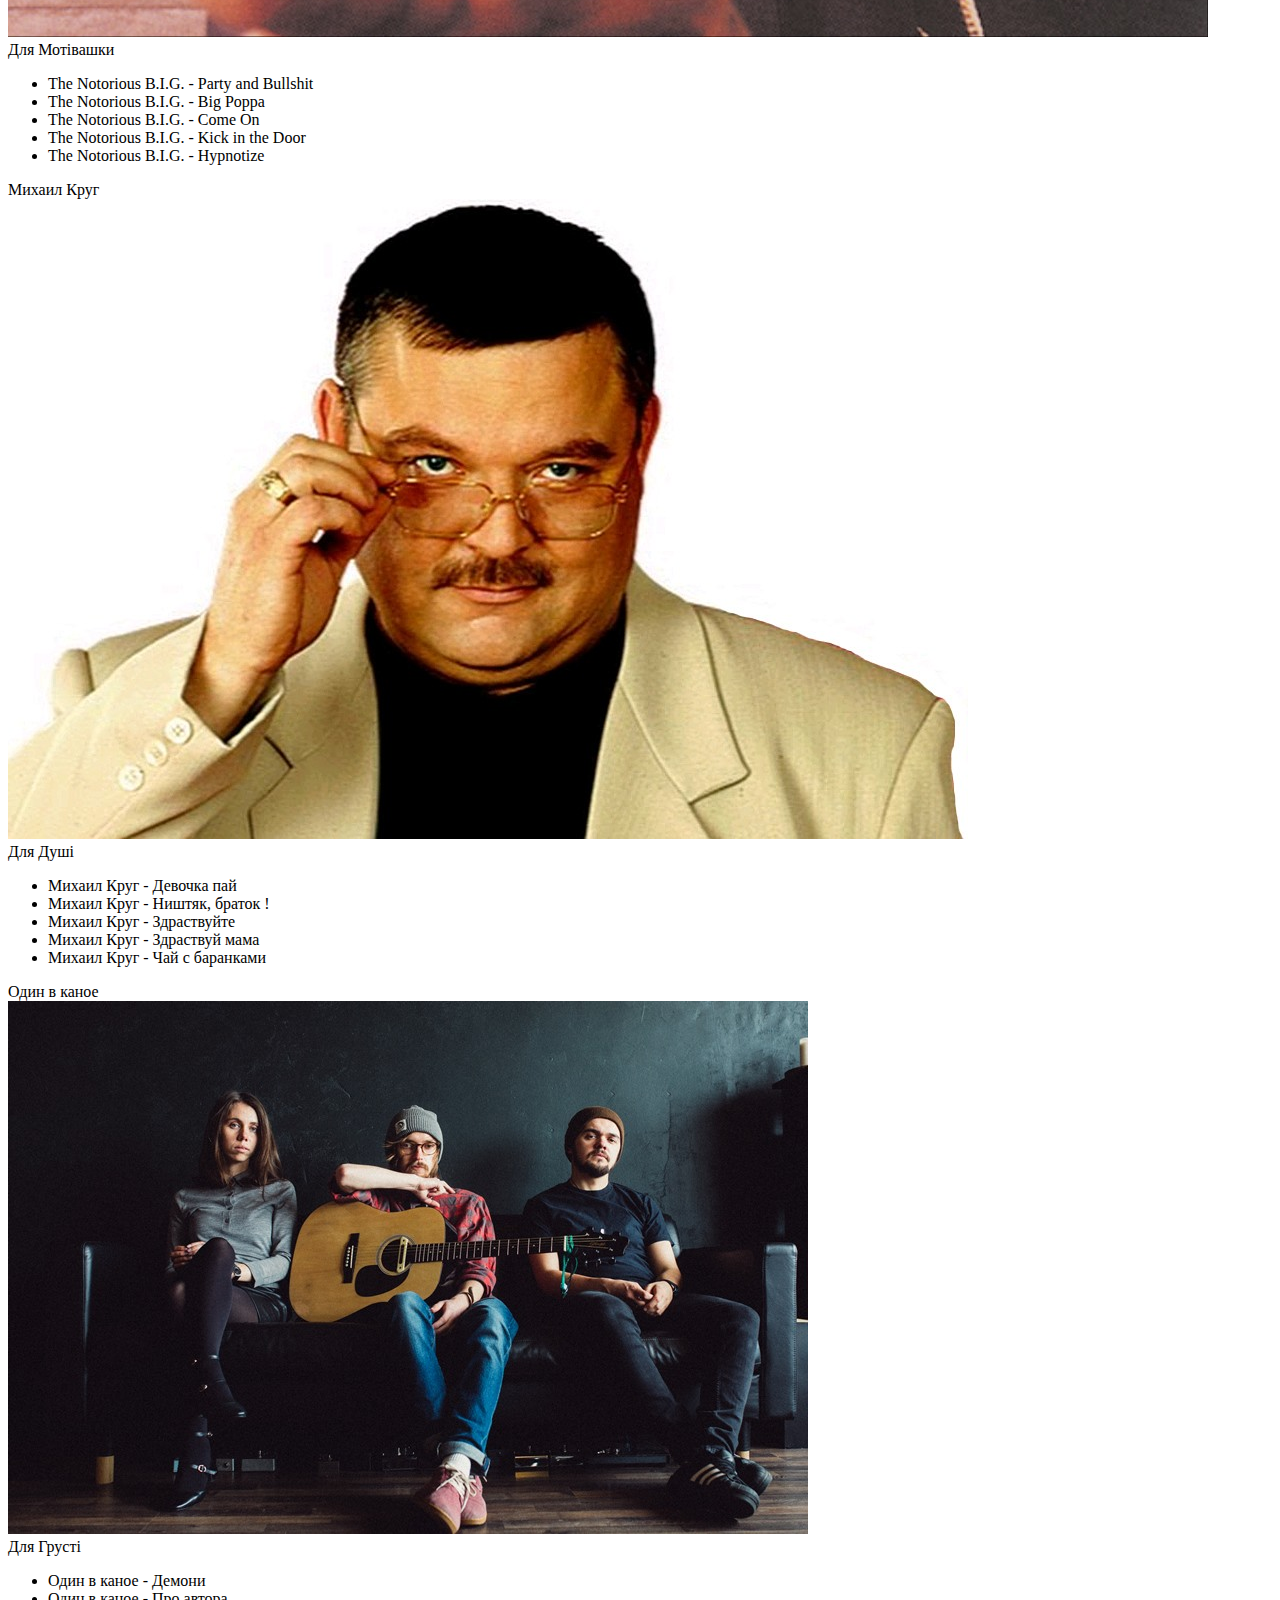
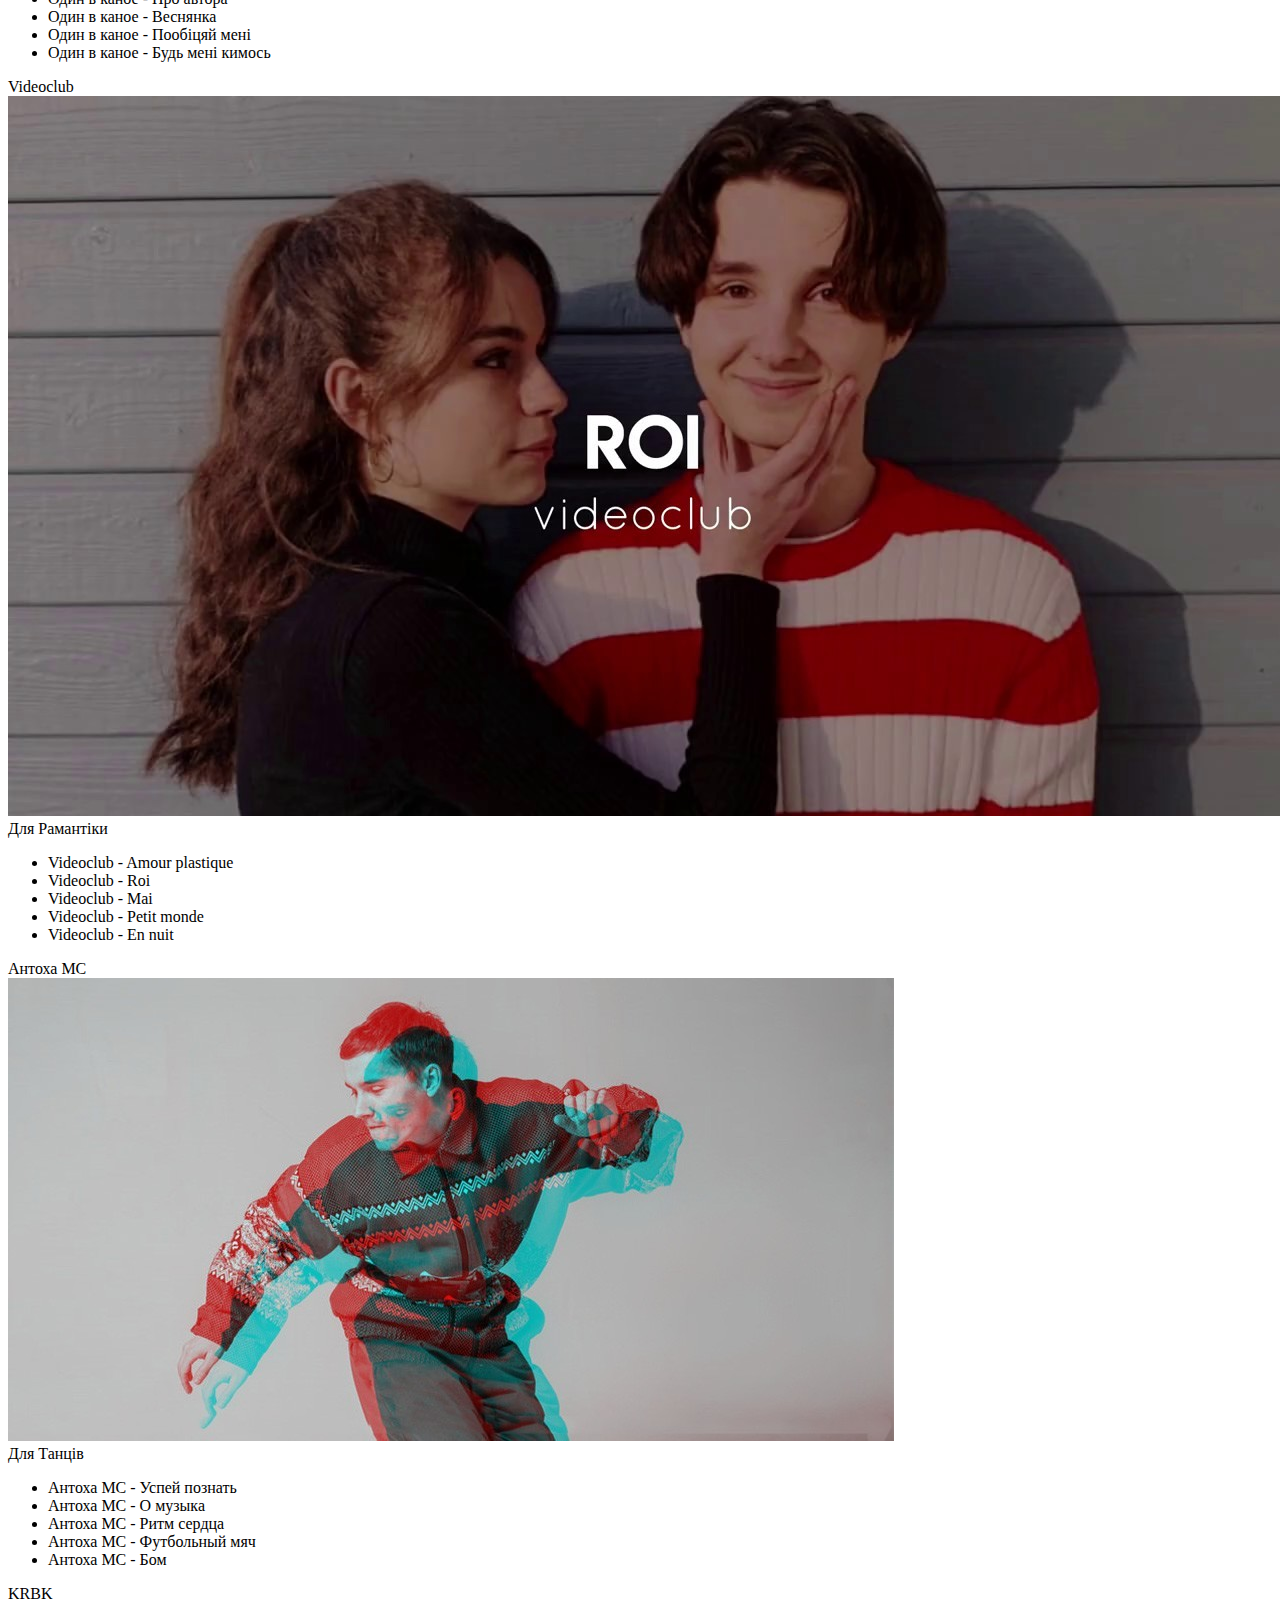
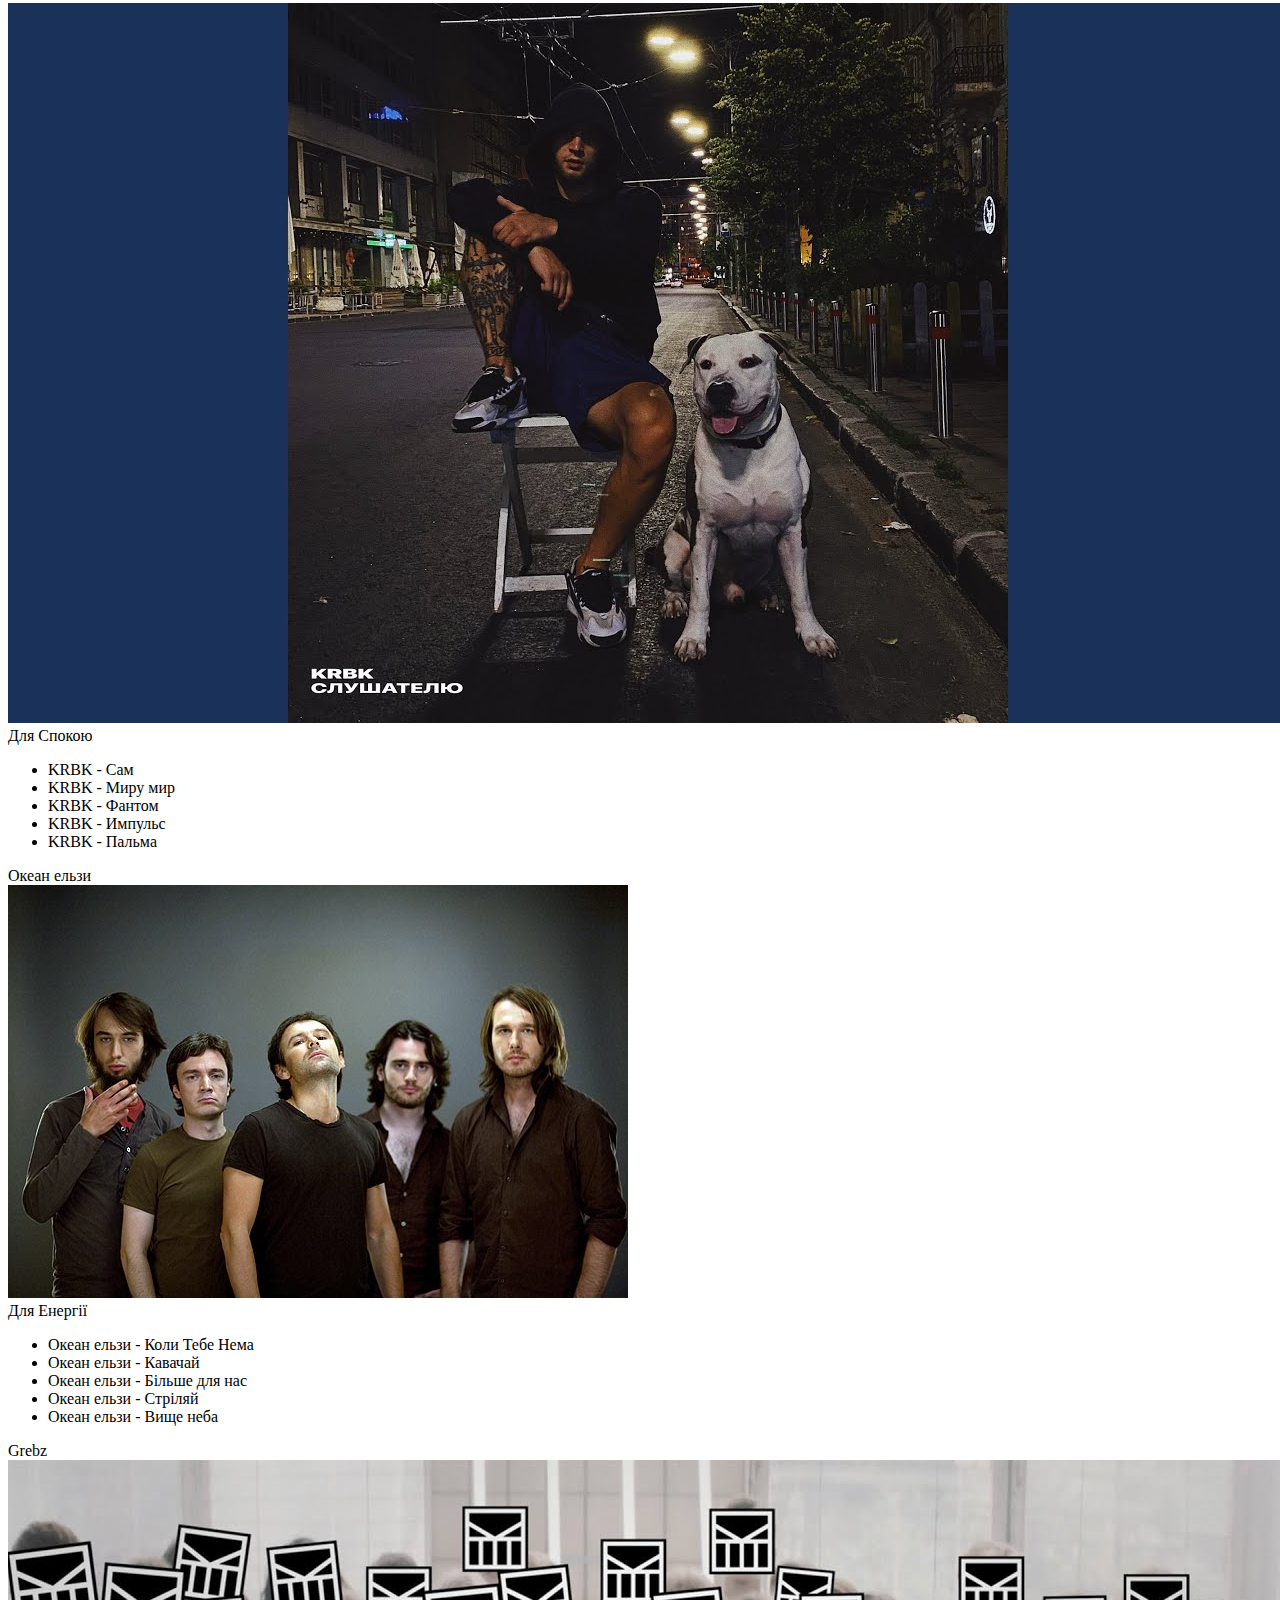
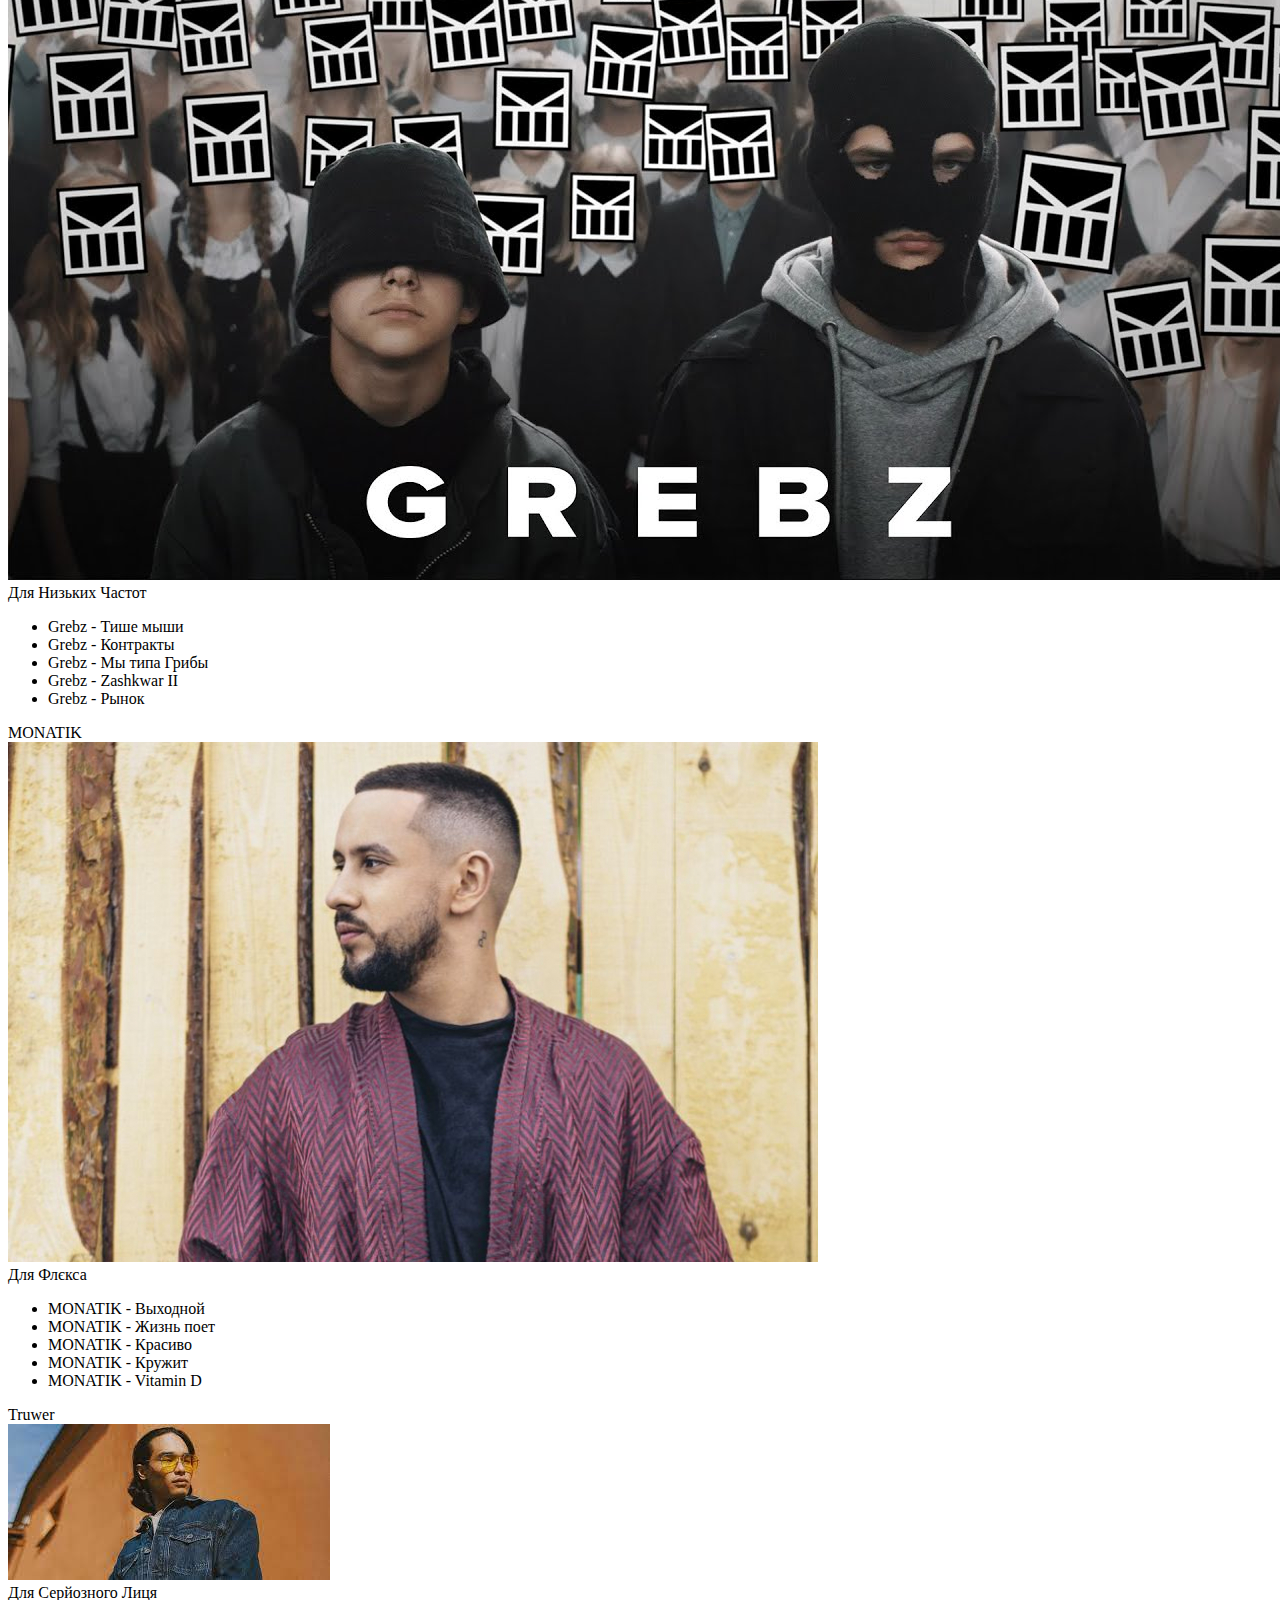
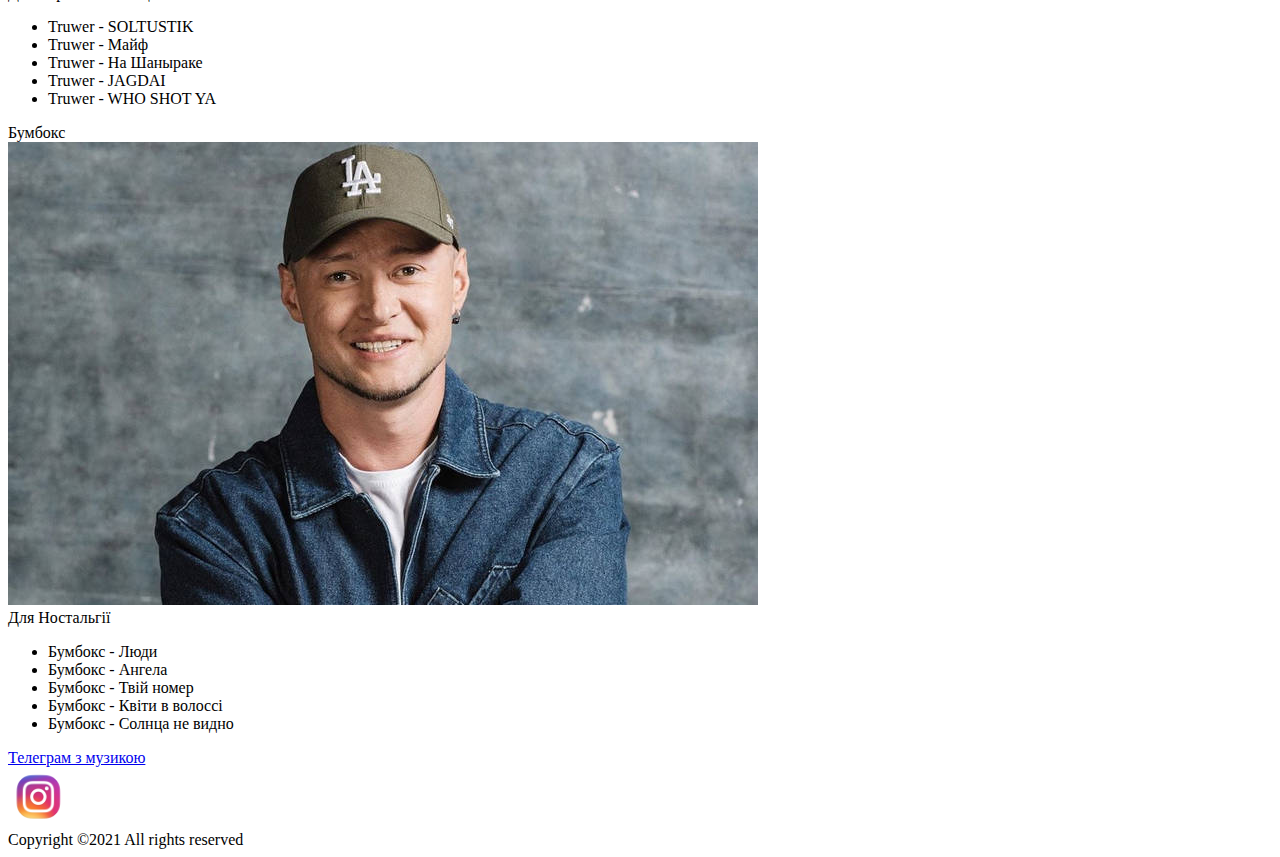
==== commit 0e860e74: "Add files via upload" ====
--- a/music.html
+++ b/music.html
@@ -1,300 +1,304 @@
 <!DOCTYPE html>
 <html lang="ru">
-	<head>
-		<title>Music</title>
-		<meta charset="utf-8">
-		<link rel="stylesheet" type="text/css" href="style-music.css">
+
+<head>
+	<title>Palen</title>
+	<meta charset="utf-8">
+	<link rel="stylesheet" type="text/css" href="style-music.css">
 	<!-- Підключаємо шрифти -->
-		<link rel="preconnect" href="https://fonts.googleapis.com">
-		<link rel="preconnect" href="https://fonts.gstatic.com" crossorigin>
-		<link href="https://fonts.googleapis.com/css2?family=Nunito:wght@400;700;900&display=swap" rel="stylesheet">
-	</head>
-	<body>
-
-
-		<header class="header">
-			<div class="container-header">
-				<div class="menu">
-					<a href="index.html" class="menu__item-1">Головна</a>
-					<a href="music.html" class="menu__item-2">Музика</a>
-					<a href="works.html" class="menu__item-3">Мої роботи</a>
+	<link rel="preconnect" href="https://fonts.googleapis.com">
+	<link rel="preconnect" href="https://fonts.gstatic.com" crossorigin>
+	<link href="https://fonts.googleapis.com/css2?family=Nunito:wght@400;700;900&display=swap" rel="stylesheet">
+</head>
+
+<body>
+
+
+	<header class="header">
+		<div class="container-header">
+			<div class="menu">
+				<a href="index.html" class="menu__item-1">Головна</a>
+				<a href="music.html" class="menu__item-2">Музика</a>
+				<a href="works.html" class="menu__item-1">Мої роботи</a>
+				<a href="youtube.html" class="menu__item-1">YouTube</a>
+			</div>
+		</div>
+	</header>
+
+	<main>
+		<div class="title">
+			<div class="container">
+				<div class="title__row">
+					<div class="title__music">Музік</div>
+					<div class="title__button">
+						<a href="https://t.me/Palen_Music" class="button">Телеграм з музикою</a>
+					</div>
 				</div>
 			</div>
-		</header>
-
-		<main>
-			<div class="title">
-				<div class="container">
-					<div class="title__row">
-						<div class="title__music">Музік</div>
-						<div class="title__button">
-							<a href="https://t.me/Palen_Music" class="button">Телеграм з музикою</a>
+		</div>
+		<div class="list">
+			<div class="container">
+				<div class="list__row">
+					<div class="list__item item">
+						<div class="item__name">Intelligency</div>
+						<div class="item__row">
+							<div class="item__img">
+								<img src="img/image-1.jpg" alt="" class="img">
+							</div>
+							<div class="item__body">
+								<div class="item__for">Для Релакса</div>
+								<div class="item__list">
+									<ul>
+										<li class="item__music">Intelligency - August</li>
+										<li class="item__music">Intelligency - It`s all about love</li>
+										<li class="item__music">Intelligency - Молодость</li>
+										<li class="item__music">Intelligency - Technojazz</li>
+										<li class="item__music">Intelligency - Вода</li>
+									</ul>
+								</div>
+							</div>
+						</div>
+					</div>
+					<div class="list__item item">
+						<div class="item__name">The Notorious B.I.G.</div>
+						<div class="item__row">
+							<div class="item__img">
+								<img src="img/image-2.jpg" alt="" class="img">
+							</div>
+							<div class="item__body">
+								<div class="item__for">Для Мотівашки</div>
+								<div class="item__list">
+									<ul>
+										<li class="item__music">The Notorious B.I.G. - Party and Bullshit</li>
+										<li class="item__music">The Notorious B.I.G. - Big Poppa</li>
+										<li class="item__music">The Notorious B.I.G. - Come On</li>
+										<li class="item__music">The Notorious B.I.G. - Kick in the Door</li>
+										<li class="item__music">The Notorious B.I.G. - Hypnotize</li>
+									</ul>
+								</div>
+							</div>
+						</div>
+					</div>
+					<div class="list__item item">
+						<div class="item__name">Михаил Круг</div>
+						<div class="item__row">
+							<div class="item__img">
+								<img src="img/image-3.jpg" alt="" class="img">
+							</div>
+							<div class="item__body">
+								<div class="item__for">Для Душі</div>
+								<div class="item__list">
+									<ul>
+										<li class="item__music">Михаил Круг - Девочка пай</li>
+										<li class="item__music">Михаил Круг - Ништяк, браток !</li>
+										<li class="item__music">Михаил Круг - Здраствуйте</li>
+										<li class="item__music">Михаил Круг - Здраствуй мама</li>
+										<li class="item__music">Михаил Круг - Чай с баранками</li>
+									</ul>
+								</div>
+							</div>
+						</div>
+					</div>
+					<div class="list__item item">
+						<div class="item__name">Один в каное</div>
+						<div class="item__row">
+							<div class="item__img">
+								<img src="img/image-4.jpg" alt="" class="img">
+							</div>
+							<div class="item__body">
+								<div class="item__for">Для Грусті</div>
+								<div class="item__list">
+									<ul>
+										<li class="item__music">Один в каное - Демони</li>
+										<li class="item__music">Один в каное - Про автора</li>
+										<li class="item__music">Один в каное - Веснянка</li>
+										<li class="item__music">Один в каное - Пообіцяй мені</li>
+										<li class="item__music">Один в каное - Будь мені кимось</li>
+									</ul>
+								</div>
+							</div>
+						</div>
+					</div>
+					<div class="list__item item">
+						<div class="item__name">Videoclub</div>
+						<div class="item__row">
+							<div class="item__img">
+								<img src="img/image-5.jpg" alt="" class="img">
+							</div>
+							<div class="item__body">
+								<div class="item__for">Для Рамантіки</div>
+								<div class="item__list">
+									<ul>
+										<li class="item__music">Videoclub - Amour plastique</li>
+										<li class="item__music">Videoclub - Roi</li>
+										<li class="item__music">Videoclub - Mai</li>
+										<li class="item__music">Videoclub - Petit monde</li>
+										<li class="item__music">Videoclub - En nuit</li>
+									</ul>
+								</div>
+							</div>
+						</div>
+					</div>
+					<div class="list__item item">
+						<div class="item__name">Антоха МС</div>
+						<div class="item__row">
+							<div class="item__img">
+								<img src="img/image-6.jpg" alt="" class="img">
+							</div>
+							<div class="item__body">
+								<div class="item__for">Для Танців</div>
+								<div class="item__list">
+									<ul>
+										<li class="item__music">Антоха МС - Успей познать</li>
+										<li class="item__music">Антоха МС - О музыка</li>
+										<li class="item__music">Антоха МС - Ритм сердца</li>
+										<li class="item__music">Антоха МС - Футбольный мяч</li>
+										<li class="item__music">Антоха МС - Бом</li>
+									</ul>
+								</div>
+							</div>
+						</div>
+					</div>
+					<div class="list__item item">
+						<div class="item__name">KRBK</div>
+						<div class="item__row">
+							<div class="item__img">
+								<img src="img/image-7.jpg" alt="" class="img">
+							</div>
+							<div class="item__body">
+								<div class="item__for">Для Спокою</div>
+								<div class="item__list">
+									<ul>
+										<li class="item__music">KRBK - Сам</li>
+										<li class="item__music">KRBK - Миру мир</li>
+										<li class="item__music">KRBK - Фантом</li>
+										<li class="item__music">KRBK - Импульс</li>
+										<li class="item__music">KRBK - Пальма</li>
+									</ul>
+								</div>
+							</div>
+						</div>
+					</div>
+					<div class="list__item item">
+						<div class="item__name">Океан ельзи</div>
+						<div class="item__row">
+							<div class="item__img">
+								<img src="img/image-88.jpg" alt="" class="img">
+							</div>
+							<div class="item__body">
+								<div class="item__for">Для Енергії</div>
+								<div class="item__list">
+									<ul>
+										<li class="item__music">Океан ельзи - Коли Тебе Нема</li>
+										<li class="item__music">Океан ельзи - Кавачай</li>
+										<li class="item__music">Океан ельзи - Більше для нас</li>
+										<li class="item__music">Океан ельзи - Стріляй</li>
+										<li class="item__music">Океан ельзи - Вище неба</li>
+									</ul>
+								</div>
+							</div>
+						</div>
+					</div>
+					<div class="list__item item">
+						<div class="item__name">Grebz</div>
+						<div class="item__row">
+							<div class="item__img">
+								<img src="img/image-9.jpg" alt="" class="img">
+							</div>
+							<div class="item__body">
+								<div class="item__for">Для Низьких Частот</div>
+								<div class="item__list">
+									<ul>
+										<li class="item__music">Grebz - Тише мыши</li>
+										<li class="item__music">Grebz - Контракты</li>
+										<li class="item__music">Grebz - Мы типа Грибы</li>
+										<li class="item__music">Grebz - Zashkwar II</li>
+										<li class="item__music">Grebz - Рынок</li>
+									</ul>
+								</div>
+							</div>
+						</div>
+					</div>
+					<div class="list__item item">
+						<div class="item__name">MONATIK</div>
+						<div class="item__row">
+							<div class="item__img">
+								<img src="img/image-10.jpg" alt="" class="img">
+							</div>
+							<div class="item__body">
+								<div class="item__for">Для Флєкса</div>
+								<div class="item__list">
+									<ul>
+										<li class="item__music">MONATIK - Выходной</li>
+										<li class="item__music">MONATIK - Жизнь поет</li>
+										<li class="item__music">MONATIK - Красиво</li>
+										<li class="item__music">MONATIK - Кружит</li>
+										<li class="item__music">MONATIK - Vitamin D</li>
+									</ul>
+								</div>
+							</div>
+						</div>
+					</div>
+					<div class="list__item item">
+						<div class="item__name">Truwer</div>
+						<div class="item__row">
+							<div class="item__img">
+								<img src="img/image-11.jpg" alt="" class="img">
+							</div>
+							<div class="item__body">
+								<div class="item__for">Для Серйозного Лиця</div>
+								<div class="item__list">
+									<ul>
+										<li class="item__music">Truwer - SOLTUSTIK</li>
+										<li class="item__music">Truwer - Майф</li>
+										<li class="item__music">Truwer - На Шаныраке</li>
+										<li class="item__music">Truwer - JAGDAI</li>
+										<li class="item__music">Truwer - WHO SHOT YA</li>
+									</ul>
+								</div>
+							</div>
+						</div>
+					</div>
+					<div class="list__item item">
+						<div class="item__name">Бумбокс</div>
+						<div class="item__row">
+							<div class="item__img">
+								<img src="img/image-12.jpg" alt="" class="img">
+							</div>
+							<div class="item__body">
+								<div class="item__for">Для Ностальгії</div>
+								<div class="item__list">
+									<ul>
+										<li class="item__music">Бумбокс - Люди</li>
+										<li class="item__music">Бумбокс - Ангела</li>
+										<li class="item__music">Бумбокс - Твій номер</li>
+										<li class="item__music">Бумбокс - Квіти в волоссі</li>
+										<li class="item__music">Бумбокс - Солнца не видно</li>
+									</ul>
+								</div>
+							</div>
 						</div>
 					</div>
 				</div>
 			</div>
-			<div class="list">
-				<div class="container">
-					<div class="list__row">
-						<div class="list__item item">
-							<div class="item__name">Intelligency</div>
-							<div class="item__row">
-								<div class="item__img">
-									<img src="img/image-1.jpg" alt="" class="img">
-								</div>
-								<div class="item__body">
-									<div class="item__for">Для Релакса</div>
-									<div class="item__list">
-										<ul>
-											<li class="item__music">Intelligency - August</li>
-											<li class="item__music">Intelligency - It`s all about love</li>
-											<li class="item__music">Intelligency - Молодость</li>
-											<li class="item__music">Intelligency - Technojazz</li>
-											<li class="item__music">Intelligency - Вода</li>
-										</ul>
-									</div>
-								</div>
-							</div>
-						</div>
-						<div class="list__item item">
-							<div class="item__name">The Notorious B.I.G.</div>
-							<div class="item__row">
-								<div class="item__img">
-									<img src="img/image-2.jpg" alt="" class="img">
-								</div>
-								<div class="item__body">
-									<div class="item__for">Для Мотівашки</div>
-									<div class="item__list">
-										<ul>
-											<li class="item__music">The Notorious B.I.G. - Party and Bullshit</li>
-											<li class="item__music">The Notorious B.I.G. - Big Poppa</li>
-											<li class="item__music">The Notorious B.I.G. - Come On</li>
-											<li class="item__music">The Notorious B.I.G. - Kick in the Door</li>
-											<li class="item__music">The Notorious B.I.G. - Hypnotize</li>
-										</ul>
-									</div>
-								</div>
-							</div>
-						</div>
-						<div class="list__item item">
-							<div class="item__name">Михаил Круг</div>
-							<div class="item__row">
-								<div class="item__img">
-									<img src="img/image-3.jpg" alt="" class="img">
-								</div>
-								<div class="item__body">
-									<div class="item__for">Для Душі</div>
-									<div class="item__list">
-										<ul>
-											<li class="item__music">Михаил Круг - Девочка пай</li>
-											<li class="item__music">Михаил Круг - Ништяк, браток !</li>
-											<li class="item__music">Михаил Круг - Здраствуйте</li>
-											<li class="item__music">Михаил Круг - Здраствуй мама</li>
-											<li class="item__music">Михаил Круг - Чай с баранками</li>
-										</ul>
-									</div>
-								</div>
-							</div>
-						</div>
-						<div class="list__item item">
-							<div class="item__name">Один в каное</div>
-							<div class="item__row">
-								<div class="item__img">
-									<img src="img/image-4.jpg" alt="" class="img">
-								</div>
-								<div class="item__body">
-									<div class="item__for">Для Грусті</div>
-									<div class="item__list">
-										<ul>
-											<li class="item__music">Один в каное - Демони</li>
-											<li class="item__music">Один в каное - Про автора</li>
-											<li class="item__music">Один в каное - Веснянка</li>
-											<li class="item__music">Один в каное - Пообіцяй мені</li>
-											<li class="item__music">Один в каное - Будь мені кимось</li>
-										</ul>
-									</div>
-								</div>
-							</div>
-						</div>
-						<div class="list__item item">
-							<div class="item__name">Videoclub</div>
-							<div class="item__row">
-								<div class="item__img">
-									<img src="img/image-5.jpg" alt="" class="img">
-								</div>
-								<div class="item__body">
-									<div class="item__for">Для Рамантіки</div>
-									<div class="item__list">
-										<ul>
-											<li class="item__music">Videoclub - Amour plastique</li>
-											<li class="item__music">Videoclub - Roi</li>
-											<li class="item__music">Videoclub - Mai</li>
-											<li class="item__music">Videoclub - Petit monde</li>
-											<li class="item__music">Videoclub - En nuit</li>
-										</ul>
-									</div>
-								</div>
-							</div>
-						</div>
-						<div class="list__item item">
-							<div class="item__name">Антоха МС</div>
-							<div class="item__row">
-								<div class="item__img">
-									<img src="img/image-6.jpg" alt="" class="img">
-								</div>
-								<div class="item__body">
-									<div class="item__for">Для Танців</div>
-									<div class="item__list">
-										<ul>
-											<li class="item__music">Антоха МС - Успей познать</li>
-											<li class="item__music">Антоха МС - О музыка</li>
-											<li class="item__music">Антоха МС - Ритм сердца</li>
-											<li class="item__music">Антоха МС - Футбольный мяч</li>
-											<li class="item__music">Антоха МС - Бом</li>
-										</ul>
-									</div>
-								</div>
-							</div>
-						</div>
-						<div class="list__item item">
-							<div class="item__name">KRBK</div>
-							<div class="item__row">
-								<div class="item__img">
-									<img src="img/image-7.jpg" alt="" class="img">
-								</div>
-								<div class="item__body">
-									<div class="item__for">Для Спокою</div>
-									<div class="item__list">
-										<ul>
-											<li class="item__music">KRBK - Сам</li>
-											<li class="item__music">KRBK - Миру мир</li>
-											<li class="item__music">KRBK - Фантом</li>
-											<li class="item__music">KRBK - Импульс</li>
-											<li class="item__music">KRBK - Пальма</li>
-										</ul>
-									</div>
-								</div>
-							</div>
-						</div>
-						<div class="list__item item">
-							<div class="item__name">Океан ельзи</div>
-							<div class="item__row">
-								<div class="item__img">
-									<img src="img/image-88.jpg" alt="" class="img">
-								</div>
-								<div class="item__body">
-									<div class="item__for">Для Енергії</div>
-									<div class="item__list">
-										<ul>
-											<li class="item__music">Океан ельзи - Коли Тебе Нема</li>
-											<li class="item__music">Океан ельзи - Кавачай</li>
-											<li class="item__music">Океан ельзи - Більше для нас</li>
-											<li class="item__music">Океан ельзи - Стріляй</li>
-											<li class="item__music">Океан ельзи - Вище неба</li>
-										</ul>
-									</div>
-								</div>
-							</div>
-						</div>
-						<div class="list__item item">
-							<div class="item__name">Grebz</div>
-							<div class="item__row">
-								<div class="item__img">
-									<img src="img/image-9.jpg" alt="" class="img">
-								</div>
-								<div class="item__body">
-									<div class="item__for">Для Низьких Частот</div>
-									<div class="item__list">
-										<ul>
-											<li class="item__music">Grebz - Тише мыши</li>
-											<li class="item__music">Grebz - Контракты</li>
-											<li class="item__music">Grebz - Мы типа Грибы</li>
-											<li class="item__music">Grebz - Zashkwar II</li>
-											<li class="item__music">Grebz - Рынок</li>
-										</ul>
-									</div>
-								</div>
-							</div>
-						</div>
-						<div class="list__item item">
-							<div class="item__name">MONATIK</div>
-							<div class="item__row">
-								<div class="item__img">
-									<img src="img/image-10.jpg" alt="" class="img">
-								</div>
-								<div class="item__body">
-									<div class="item__for">Для Флєкса</div>
-									<div class="item__list">
-										<ul>
-											<li class="item__music">MONATIK - Выходной</li>
-											<li class="item__music">MONATIK - Жизнь поет</li>
-											<li class="item__music">MONATIK - Красиво</li>
-											<li class="item__music">MONATIK - Кружит</li>
-											<li class="item__music">MONATIK - Vitamin D</li>
-										</ul>
-									</div>
-								</div>
-							</div>
-						</div>
-						<div class="list__item item">
-							<div class="item__name">Truwer</div>
-							<div class="item__row">
-								<div class="item__img">
-									<img src="img/image-11.jpg" alt="" class="img">
-								</div>
-								<div class="item__body">
-									<div class="item__for">Для Серйозного Лиця</div>
-									<div class="item__list">
-										<ul>
-											<li class="item__music">Truwer - SOLTUSTIK</li>
-											<li class="item__music">Truwer - Майф</li>
-											<li class="item__music">Truwer - На Шаныраке</li>
-											<li class="item__music">Truwer - JAGDAI</li>
-											<li class="item__music">Truwer - WHO SHOT YA</li>
-										</ul>
-									</div>
-								</div>
-							</div>
-						</div>
-						<div class="list__item item">
-							<div class="item__name">Бумбокс</div>
-							<div class="item__row">
-								<div class="item__img">
-									<img src="img/image-12.jpg" alt="" class="img">
-								</div>
-								<div class="item__body">
-									<div class="item__for">Для Ностальгії</div>
-									<div class="item__list">
-										<ul>
-											<li class="item__music">Бумбокс - Люди</li>
-											<li class="item__music">Бумбокс - Ангела</li>
-											<li class="item__music">Бумбокс - Твій номер</li>
-											<li class="item__music">Бумбокс - Квіти в волоссі</li>
-											<li class="item__music">Бумбокс - Солнца не видно</li>
-										</ul>
-									</div>
-								</div>
-							</div>
-						</div>
-					</div>
+		</div>
+		<div class="telegram">
+			<div class="container">
+				<div class="telegram__button">
+					<a href="https://t.me/Palen_Music" class="button">Телеграм з музикою</a>
 				</div>
 			</div>
-			<div class="telegram">
-				<div class="container">
-					<div class="telegram__button">
-						<a href="https://t.me/Palen_Music" class="button">Телеграм з музикою</a>
-					</div>
-				</div>
-			</div>
-		</main>
-
-		<footer class="footer">
-			<div class="footer__logos logos">
-				<a href="https://www.instagram.com/gnat_liashenko/" class="footer__insta" target="_blank">
-					<img src="img/insta.png" alt="" class="logos__item" width="60" height="60">
-				</a>
-			</div>
-			<div class="footer__text">Copyright ©2021 All rights reserved </div>
-		</footer>
-	</body>
+		</div>
+	</main>
+
+	<footer class="footer">
+		<div class="footer__logos logos">
+			<a href="https://www.instagram.com/gnat_liashenko/" class="footer__insta" target="_blank">
+				<img src="img/insta.png" alt="" class="logos__item" width="60" height="60">
+			</a>
+		</div>
+		<div class="footer__text">Copyright ©2021 All rights reserved </div>
+	</footer>
+</body>
+
 </html>